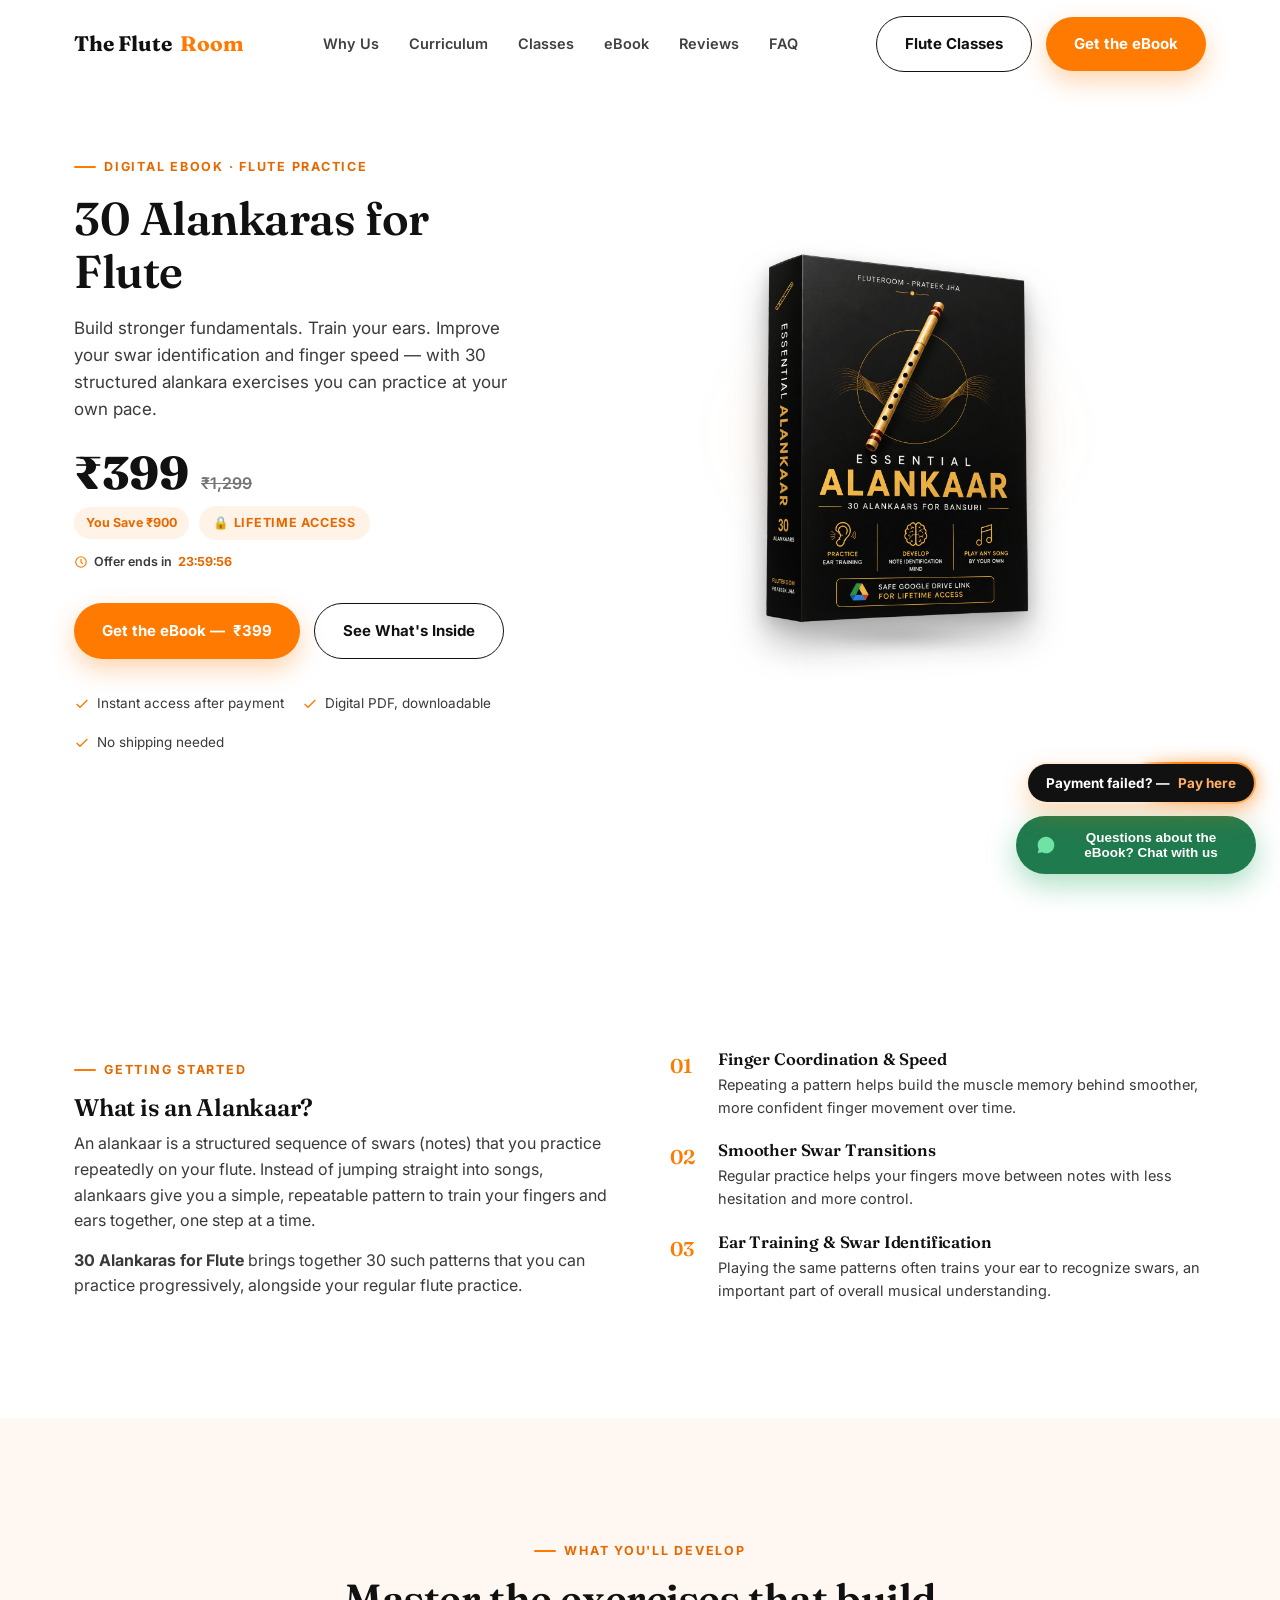
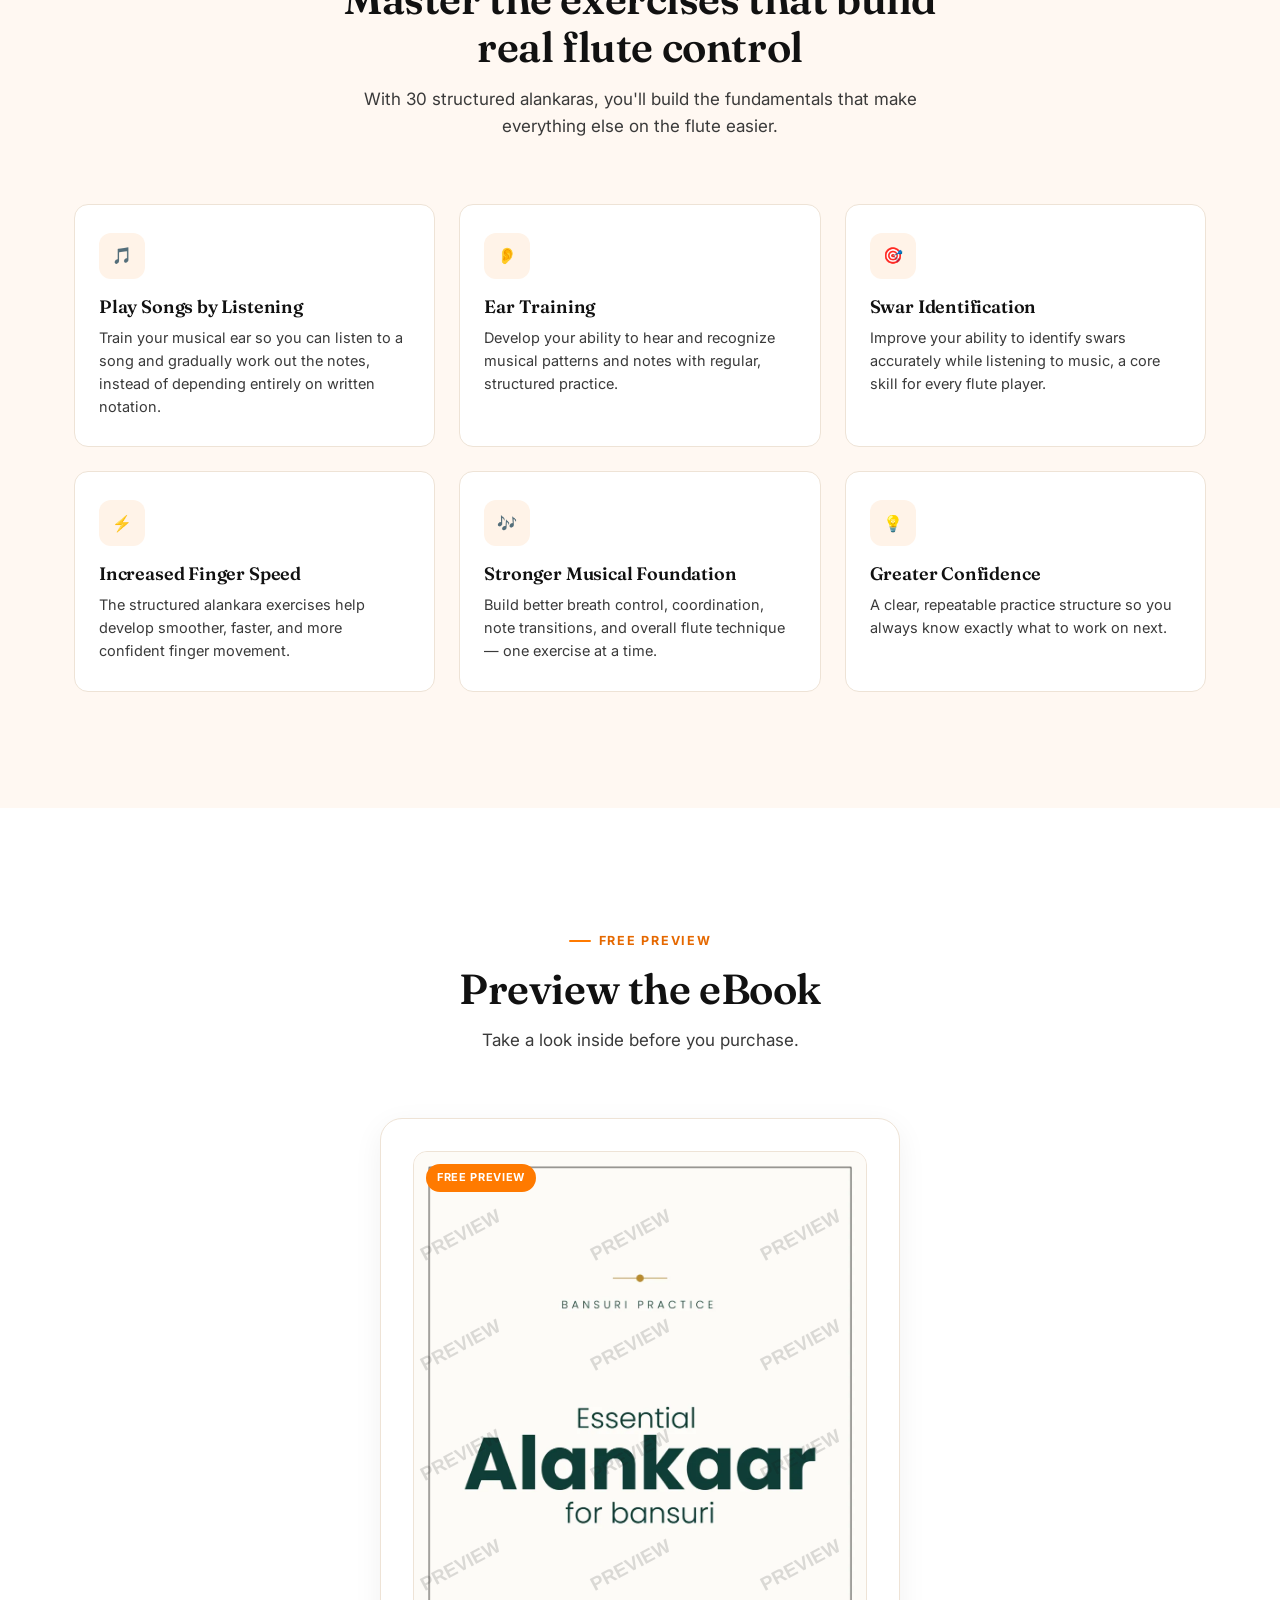
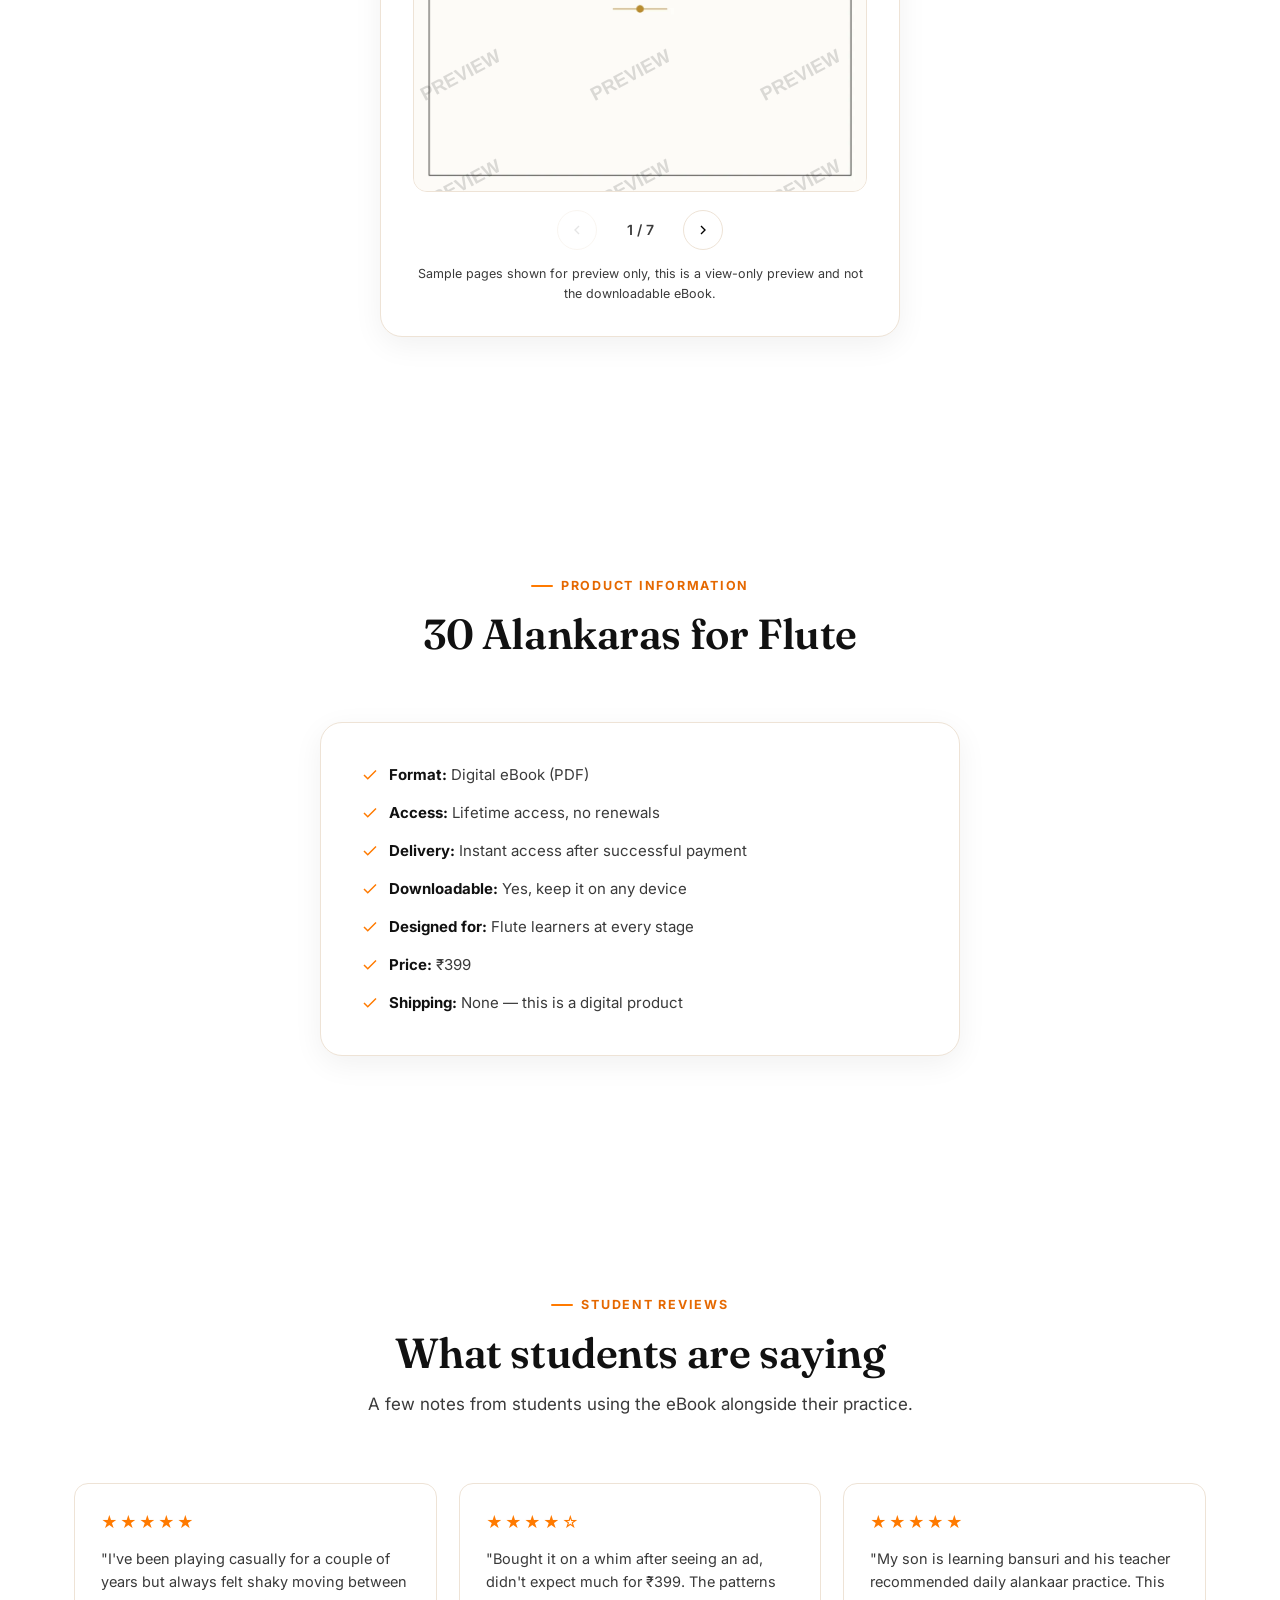
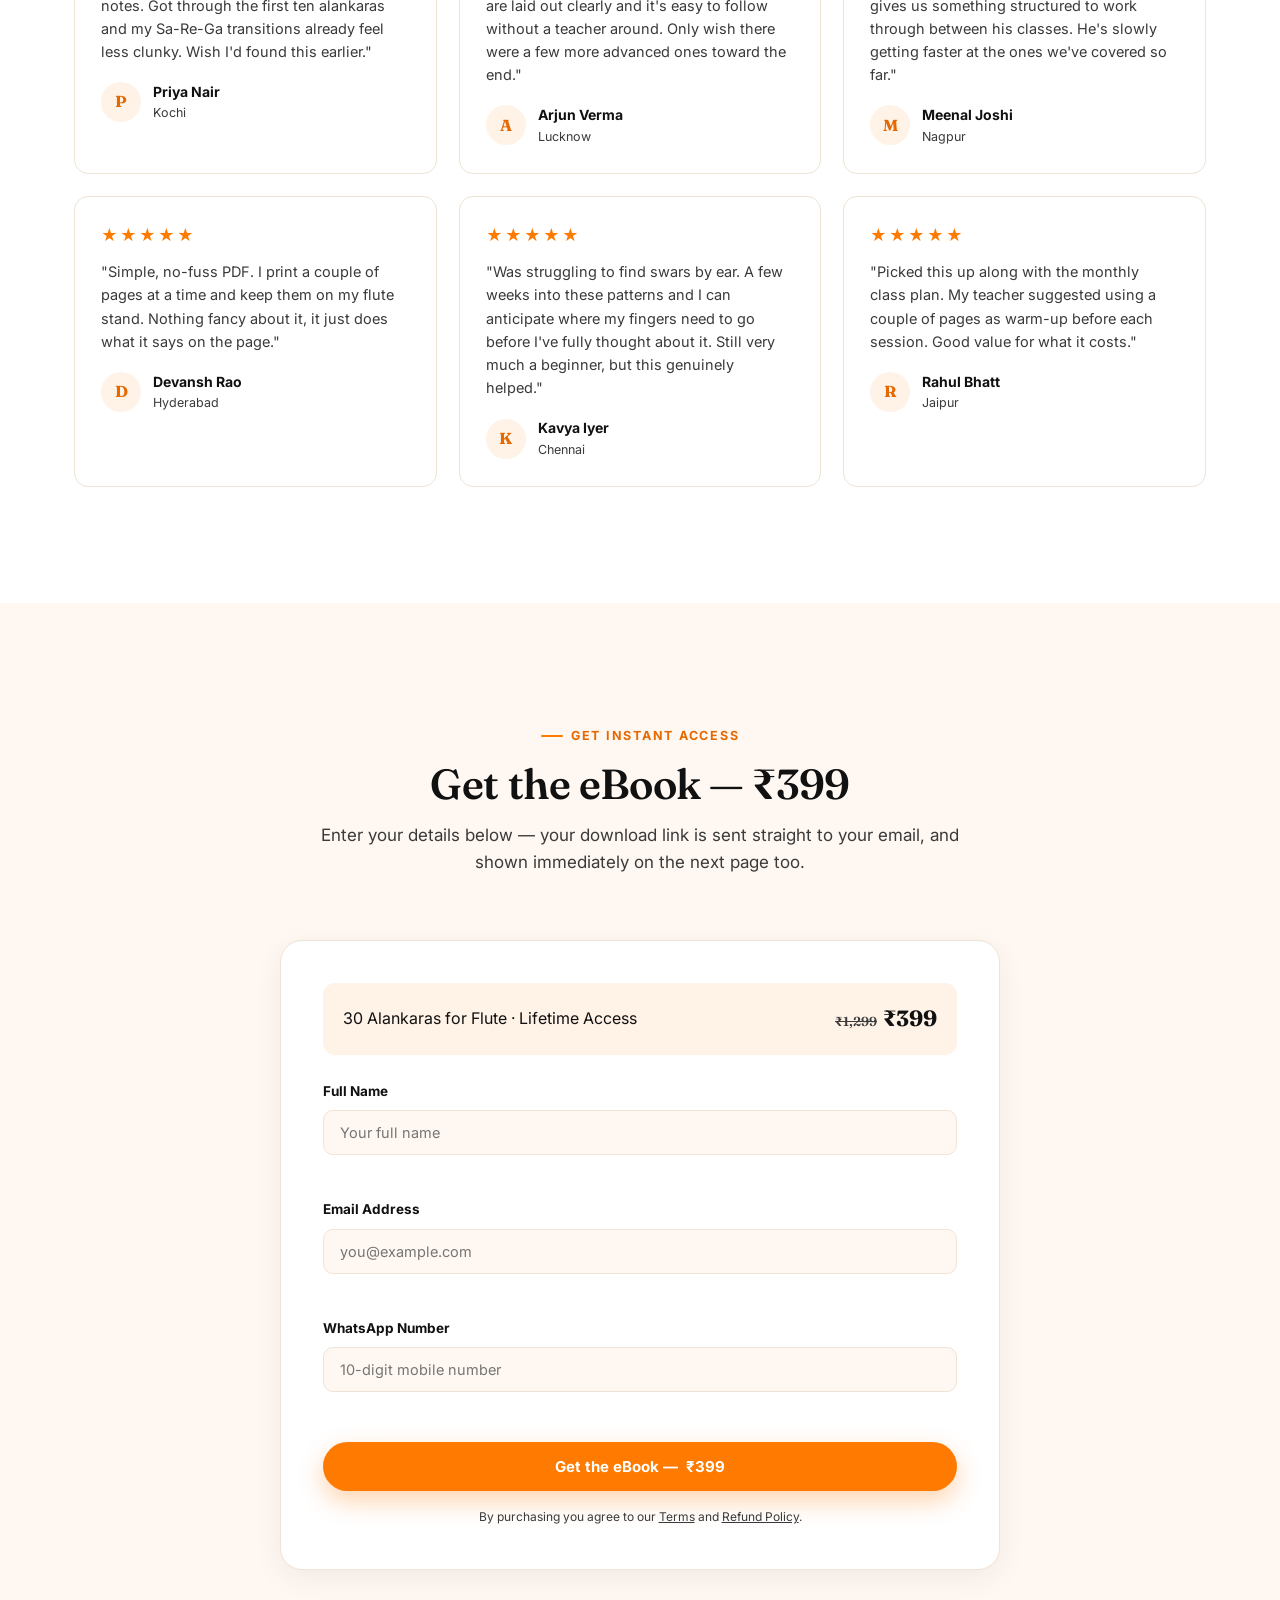
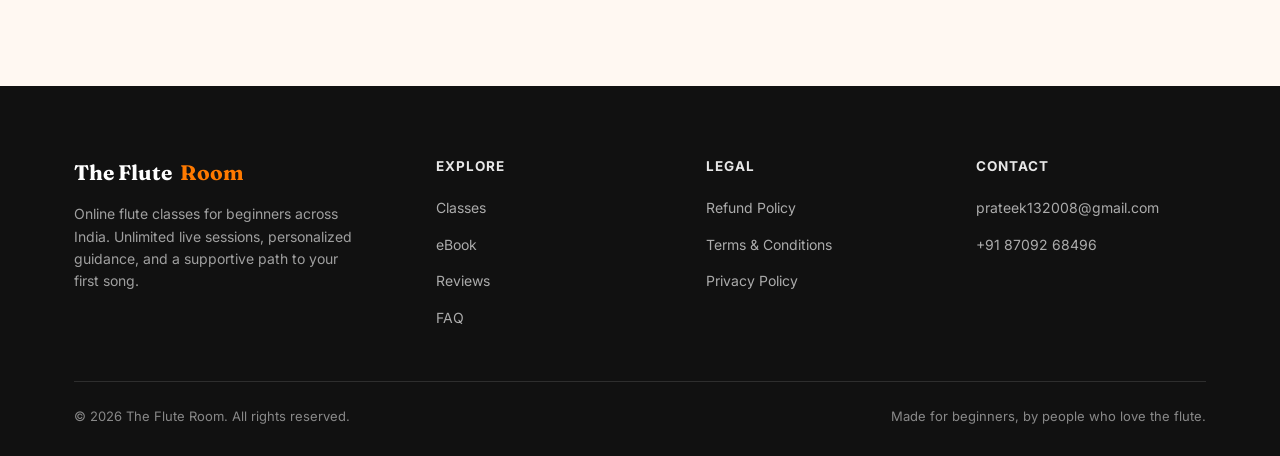
==== alankaars-ebook.html @ 161c0052 "Update alankaars-ebook.html" ====
<!DOCTYPE html>
<html lang="en">
<head>
<meta charset="UTF-8">
<meta name="viewport" content="width=device-width, initial-scale=1.0">
<title>30 Alankaras for Flute — eBook (₹399, Lifetime Access) | The Flute Room</title>
<meta name="description" content="A structured 30-alankara eBook for flute learners — build ear training, swar identification, and finger speed. ₹399, instant digital access, lifetime.">

<!-- ============ SEO / Open Graph (new — only for this page) ============ -->
<meta property="og:title" content="30 Alankaras for Flute — eBook | The Flute Room">
<meta property="og:description" content="Structured alankara exercises to build ear training, swar identification and finger speed on the flute. ₹399 · Lifetime Access.">
<meta property="og:type" content="product">
<meta name="theme-color" content="#FF7A00">
<link rel="canonical" href="https://www.example.com/alankaars-ebook.html">

<link rel="preconnect" href="https://fonts.googleapis.com">
<link rel="stylesheet" href="css/style.css">

<!-- ============ CONFIG ============ -->
<script src="js/config.js" defer></script>

<!-- ============ META PIXEL BASE CODE ============
     Reuses the SAME Pixel ID as every other page on the site.
     Only base pixel + PageView here. Lead / InitiateCheckout fire from
     js/ebook.js at the correct moments; Purchase fires once on ebook-success.html. -->
<script>
!function(f,b,e,v,n,t,s)
{if(f.fbq)return;n=f.fbq=function(){n.callMethod?
n.callMethod.apply(n,arguments):n.queue.push(arguments)};
if(!f._fbq)f._fbq=n;n.push=n;n.loaded=!0;n.version='2.0';
n.queue=[];t=b.createElement(e);t.async=!0;
t.src=v;s=b.getElementsByTagName(e)[0];
s.parentNode.insertBefore(t,s)}(window, document,'script',
'https://connect.facebook.net/en_US/fbevents.js');
fbq('init', '27629504953321020');
fbq('track', 'PageView');
</script>
<noscript><img height="1" width="1" style="display:none" src="https://www.facebook.com/tr?id=27629504953321020&ev=PageView&noscript=1" /></noscript>

<!-- ============ PAGE-SCOPED STYLES (same pattern as policies/*.html) ============
     Reuses every existing CSS variable, font, radius, shadow and button class.
     Only adds the handful of rules unique to a book-style product page. -->
<style>
  .ebook-hero { padding: 150px 0 90px; overflow: hidden; }
  .ebook-hero .container { display: grid; grid-template-columns: 0.85fr 1.15fr; gap: 56px; align-items: center; }
  .ebook-hero-copy .eyebrow { margin-bottom: 16px; }
  .ebook-hero-copy h1 { font-size: clamp(30px, 4vw, 46px); margin-bottom: 16px; }
  .ebook-hero-copy p.lede { font-size: 17px; color: var(--ink-soft); max-width: 480px; margin-bottom: 26px; }
  /* ---- Price / offer block (redesigned for clearer hierarchy) ----
     ₹399 is the dominant element; the strike-through original price and
     "You Save" badge sit clearly below it, subtle by comparison; the
     countdown sits on its own line, small and muted, so it creates urgency
     without competing with the price for attention. Values, price logic,
     and countdown behavior are unchanged — this only restructures the
     visual weighting. */
  .ebook-price-block { margin-bottom: 26px; }
  .ebook-price-main { display: flex; align-items: baseline; gap: 12px; flex-wrap: wrap; }
  .ebook-price { font-family: var(--font-display); font-size: clamp(36px, 6vw, 46px); font-weight: 800; color: var(--ink); line-height: 1; }
  .ebook-price-original { font-size: 16px; font-weight: 600; color: var(--ink-soft); text-decoration: line-through; opacity: 0.7; }
  .ebook-price-sub { display: flex; align-items: center; gap: 10px; flex-wrap: wrap; margin-top: 10px; }
  .ebook-save-badge {
    display: inline-flex; align-items: center;
    background: var(--orange-wash); color: var(--orange-deep);
    font-size: 12.5px; font-weight: 700;
    padding: 6px 12px; border-radius: 100px;
  }
  .ebook-checkout-price-original { font-size: 13px; font-weight: 600; color: var(--ink-soft); text-decoration: line-through; margin-right: 6px; }
  .ebook-access-pill {
    display: inline-flex; align-items: center; gap: 6px;
    background: var(--orange-wash); color: var(--orange-deep);
    font-size: 12.5px; font-weight: 700; text-transform: uppercase; letter-spacing: 0.06em;
    padding: 7px 14px; border-radius: 100px;
  }
  /* ---- Offer countdown — intentionally quiet: small, muted label text with
     only the digits picking up the accent color, so it reads as a subtle
     nudge rather than a second competing "price". ---- */
  .ebook-countdown {
    display: inline-flex; align-items: center; gap: 6px;
    font-size: 12.5px; font-weight: 600; color: var(--ink-soft);
    margin-top: 12px;
  }
  .ebook-countdown svg { color: var(--orange); flex-shrink: 0; }
  .ebook-countdown-time { font-variant-numeric: tabular-nums; font-weight: 700; color: var(--orange-deep); }
  @media (max-width: 430px) {
    .ebook-countdown { font-size: 12px; }
  }
  .ebook-trust { display: flex; gap: 18px; flex-wrap: wrap; font-size: 13.5px; color: var(--ink-soft); margin-top: 22px; }
  .ebook-trust span { display: flex; align-items: center; gap: 7px; }
  .ebook-trust svg { color: var(--orange); flex-shrink: 0; }

  /* ---- Book showcase (transparent cover PNG — continuously floats above a
     grounded contact shadow that breathes in sync, like the box is hovering
     just above a surface, plus a faint ambient glow for depth) ---- */
  .ebook-showcase { display: flex; justify-content: center; align-items: center; position: relative; padding: 20px 20px 40px; }
  .ebook-showcase::before {
    content: "";
    position: absolute; inset: 6% 12% 14%;
    background: radial-gradient(closest-side, rgba(255,122,0,0.18), transparent 72%);
    filter: blur(30px);
    z-index: 0;
  }
  .ebook-cover-frame {
    position: relative; z-index: 2;
    max-width: 380px; width: 100%;
    animation: ebook-float 4.5s ease-in-out infinite;
  }
  .ebook-cover-frame img {
    width: 100%; display: block;
    filter: drop-shadow(0 22px 18px rgba(17,17,17,0.25)) drop-shadow(0 6px 8px rgba(17,17,17,0.18));
  }
  /* ---- Ground contact shadow — a separate, anchored ellipse (does NOT float
     with the box) that breathes wider/darker as the box dips closer to it ---- */
  .ebook-ground-shadow {
    position: absolute; z-index: 1;
    left: 50%; bottom: 26px;
    transform: translateX(-50%);
    width: 46%; height: 20px;
    background: radial-gradient(closest-side, rgba(17,17,17,0.32), transparent 75%);
    filter: blur(7px);
    border-radius: 50%;
    animation: ebook-shadow-breathe 4.5s ease-in-out infinite;
  }
  @keyframes ebook-float {
    0%, 100% { transform: translateY(0); }
    50% { transform: translateY(-16px); }
  }
  @keyframes ebook-shadow-breathe {
    0%, 100% { width: 46%; opacity: 0.9; }
    50% { width: 36%; opacity: 0.5; }
  }

  /* ---- Benefits grid (reuses .benefit-card styling, custom column count) ---- */
  .ebook-benefit-grid { display: grid; grid-template-columns: repeat(3, 1fr); gap: 24px; }
  @media (max-width: 980px) { .ebook-benefit-grid { grid-template-columns: repeat(2, 1fr); } }
  @media (max-width: 640px) { .ebook-benefit-grid { grid-template-columns: 1fr; } }

  /* ---- Product info list ---- */
  .ebook-info-card {
    background: var(--white); border: 1.5px solid var(--line); border-radius: var(--radius-lg);
    box-shadow: var(--shadow-soft); padding: 40px; max-width: 640px; margin: 0 auto;
  }
  .ebook-info-list { list-style: none; display: flex; flex-direction: column; gap: 14px; }
  .ebook-info-list li { display: flex; align-items: flex-start; gap: 10px; font-size: 15px; color: var(--ink-soft); }
  .ebook-info-list li strong { color: var(--ink); }
  .ebook-info-list li svg { color: var(--orange); flex-shrink: 0; margin-top: 3px; }

  /* ---- Checkout card ---- */
  .ebook-checkout-summary {
    display: flex; align-items: center; justify-content: space-between; gap: 14px;
    background: var(--orange-wash); border-radius: 12px; padding: 18px 20px; margin-bottom: 26px; flex-wrap: wrap;
  }
  .ebook-checkout-summary strong { font-family: var(--font-display); font-size: 22px; }

  @media (max-width: 980px) {
    .ebook-hero .container { grid-template-columns: 1fr; }
    .ebook-showcase { order: -1; }
  }

  /* ---- What is Alankaar? (reuses .why-grid / .why-list / .why-item / .why-num
     from css/style.css — same components as the "Why Unlimited" section on the
     homepage, just new copy) ---- */
  #what-is-alankaar .why-grid { padding-top: 90px; }

  /* ---- eBook Preview (new — view-only page viewer) ---- */
  .ebook-preview-card {
    background: var(--white); border: 1.5px solid var(--line); border-radius: var(--radius-lg);
    box-shadow: var(--shadow-soft); padding: 32px; max-width: 520px; margin: 0 auto; text-align: center;
  }
  .ebook-preview-viewer {
    position: relative; border-radius: var(--radius); overflow: hidden;
    border: 1px solid var(--line); background: var(--cream);
  }
  .ebook-preview-viewer img {
    position: relative; z-index: 0;
    width: 100%; display: block;
    user-select: none; -webkit-user-select: none;
    pointer-events: none; /* discourages right-click save / drag-out on most browsers */
  }
  /* ---- Tiled "PREVIEW" watermark over the page image (CSS overlay, not
     baked into the image file — repeats automatically at any page height) ---- */
  .ebook-preview-watermark {
    position: absolute; inset: 0; z-index: 1; pointer-events: none;
    background-image: url("data:image/svg+xml,%3Csvg xmlns='http://www.w3.org/2000/svg' width='170' height='110'%3E%3Ctext x='-6' y='68' font-family='Inter, sans-serif' font-size='19' font-weight='700' fill='rgba(17,17,17,0.15)' transform='rotate(-28 85 55)'%3EPREVIEW%3C/text%3E%3C/svg%3E");
    background-repeat: repeat;
  }
  .ebook-preview-watermark.is-hidden { display: none; }
  .ebook-preview-badge {
    position: absolute; top: 12px; left: 12px; z-index: 2;
    background: var(--orange); color: #fff; font-size: 11px; font-weight: 700;
    text-transform: uppercase; letter-spacing: 0.06em; padding: 5px 11px; border-radius: 100px;
  }
  .ebook-preview-nav { display: flex; align-items: center; justify-content: center; gap: 16px; margin-top: 18px; }
  .ebook-preview-nav .slider-btn:disabled { opacity: 0.35; cursor: not-allowed; }
  .ebook-preview-nav .slider-btn:disabled:hover { background: var(--white); border-color: var(--line); }
  .ebook-preview-counter { font-size: 14px; font-weight: 600; color: var(--ink-soft); min-width: 54px; }
  .ebook-preview-note { margin-top: 14px; font-size: 12.5px; color: var(--ink-soft); }

  @media (max-width: 430px) {
    .ebook-preview-card { padding: 22px 18px; }
  }

  /* ---- Student Reviews (reuses .review-card / .stars / .review-person /
     .review-avatar from css/style.css — same components as the homepage
     reviews section, just laid out as a static grid instead of a scroll-track
     since there are fewer cards here) ---- */
  .ebook-review-grid { display: grid; grid-template-columns: repeat(3, 1fr); gap: 22px; }
  @media (max-width: 980px) { .ebook-review-grid { grid-template-columns: repeat(2, 1fr); } }
  @media (max-width: 640px) { .ebook-review-grid { grid-template-columns: 1fr; } }
  .ebook-review-grid .review-card { min-width: 0; width: 100%; }

  /* ---- Payment recovery popup ----
     Opens ONLY when the customer taps the floating "Payment failed? — Pay
     here" button (never automatically). Reuses the site's colour tokens,
     .btn/.btn-primary and the same overlay pattern as the certificate modal. */
  .pay-recovery-overlay {
    position: fixed; inset: 0; z-index: 1100;
    background: rgba(20, 16, 12, 0.72);
    display: flex; align-items: center; justify-content: center;
    padding: 12px;
    opacity: 0; pointer-events: none; visibility: hidden;
    transition: opacity 0.25s var(--ease), visibility 0s linear 0.25s;
  }
  .pay-recovery-overlay.open { opacity: 1; pointer-events: auto; visibility: visible; transition: opacity 0.25s var(--ease); }
  .pay-recovery {
    position: relative; width: 100%; max-width: 440px;
    max-height: calc(100vh - 24px); max-height: calc(100dvh - 24px);
    overflow-y: auto; -webkit-overflow-scrolling: touch; overscroll-behavior: contain;
    background: var(--white); border-radius: var(--radius-lg);
    box-shadow: 0 24px 60px rgba(17,17,17,0.28);
    padding: 26px 22px 22px; text-align: center;
  }
  .pay-recovery-close {
    position: absolute; top: 10px; right: 10px;
    width: 36px; height: 36px; border-radius: 50%;
    background: var(--cream); border: 1px solid var(--line); color: var(--ink);
    cursor: pointer; display: flex; align-items: center; justify-content: center;
  }
  .pr-icon {
    width: 52px; height: 52px; border-radius: 50%; margin: 0 auto 12px;
    background: #FDEDEC; color: #C0392B;
    display: flex; align-items: center; justify-content: center;
  }
  .pay-recovery h3 { font-size: 22px; margin-bottom: 6px; }
  .pr-lede { font-size: 14px; color: var(--ink-soft); margin-bottom: 18px; }
  .pr-or {
    display: flex; align-items: center; gap: 10px; margin: 20px 0 14px;
    font-size: 11.5px; font-weight: 700; letter-spacing: 0.08em; text-transform: uppercase; color: var(--ink-soft);
  }
  .pr-or::before, .pr-or::after { content: ""; flex: 1; height: 1px; background: var(--line); }
  .pr-amount { font-size: 14px; color: var(--ink-soft); margin-bottom: 14px; }
  .pr-amount strong { font-family: var(--font-display); font-size: 20px; color: var(--ink); }
  .pr-price-original { font-size: 15px; font-weight: 600; color: var(--ink-soft); text-decoration: line-through; opacity: 0.7; margin: 0 4px 0 2px; }
  .pr-block { background: var(--cream); border: 1px solid var(--line); border-radius: var(--radius); padding: 16px; margin-bottom: 12px; }
  .pr-label { font-size: 12px; font-weight: 700; letter-spacing: 0.06em; text-transform: uppercase; color: var(--orange-deep); margin-bottom: 10px; }
  .pr-qr {
    display: block; margin: 0 auto;
    width: min(220px, 62vw); height: auto; /* width/height attrs keep the aspect ratio — never stretched */
    border-radius: 14px; background: #F3D38F;
  }
  .pr-note { font-size: 13px; color: var(--ink-soft); margin-top: 10px; }
  .pr-upi-row { display: flex; align-items: center; gap: 8px; background: var(--white); border: 1.5px dashed var(--orange); border-radius: 12px; padding: 8px 8px 8px 14px; }
  .pr-upi-id { flex: 1; min-width: 0; text-align: left; font-family: var(--font-display); font-weight: 700; font-size: 17px; color: var(--ink); word-break: break-all; user-select: all; -webkit-user-select: all; }
  .pr-copy-btn { flex-shrink: 0; background: var(--orange); color: #fff; border: none; border-radius: 100px; padding: 10px 14px; font-weight: 700; font-size: 13px; cursor: pointer; }
  .pr-copied { min-height: 18px; margin-top: 8px; font-size: 13px; font-weight: 700; color: #1F7A4D; }
  .pr-payee { margin-top: 10px; padding: 10px 12px; border-radius: var(--radius); background: #EAF6EF; border: 1px solid #9FD3B4; font-size: 13px; color: #14563A; text-align: left; }
  .pr-payee strong { color: #0F4A31; letter-spacing: 0.04em; }
  .pr-payee span { display: block; margin-top: 3px; font-size: 12px; color: #3F6B55; }
  .pr-after { text-align: left; font-size: 14px; color: var(--ink); margin-top: 16px; }
  .pr-wa-btn {
    display: flex; align-items: center; justify-content: center; gap: 8px; width: 100%;
    background: #1F7A4D; color: #fff; border-radius: 100px; padding: 14px 18px;
    font-weight: 700; font-size: 14.5px; margin: 10px 0 12px; text-align: center;
  }
  .pr-steps { list-style: none; display: flex; flex-direction: column; gap: 6px; font-size: 13px; color: var(--ink-soft); }
  .pr-steps li::before { content: "✓ "; color: var(--orange); font-weight: 700; }
  .pr-support { margin-top: 14px; padding: 12px 0 0; border-top: 1px solid var(--line); font-size: 13px; color: var(--ink-soft); }
  .pr-support-actions { display: flex; gap: 8px; justify-content: center; margin-top: 8px; flex-wrap: wrap; }
  .pr-support-actions a { border: 1.5px solid var(--line); border-radius: 100px; padding: 8px 14px; font-weight: 700; color: var(--ink); font-size: 13px; }
  .pr-already {
    background: #EAF6EF; border: 1.5px solid #9FD3B4; border-radius: var(--radius);
    padding: 14px 16px; margin-top: 14px; text-align: left; font-size: 14px; color: #14563A;
  }
  .pr-already strong { display: block; font-size: 15px; margin-bottom: 4px; color: #0F4A31; }
  .pr-already a { display: inline-flex; align-items: center; gap: 6px; margin-top: 10px; font-weight: 700; color: #fff; background: #1F7A4D; border-radius: 100px; padding: 9px 16px; font-size: 13.5px; }

  /* ---- Floating "Payment failed? — Pay here" button ----
     Sits directly above the existing WhatsApp float (exact position is set by
     js/ebook.js from the WhatsApp button's real size; the bottom values here
     are the fallback). Full text always visible. The ring is a slowly
     rotating conic-gradient border + soft blurred halo of the same gradient. */
  @property --pr-angle { syntax: "<angle>"; initial-value: 0deg; inherits: false; }
  .pay-help-float {
    position: fixed; right: 24px; bottom: 104px; z-index: 861;
    padding: 2px; border: none; border-radius: 100px; cursor: pointer;
    background: conic-gradient(from var(--pr-angle), rgba(255,122,0,0.15) 0deg, var(--orange) 70deg, #FFD3A8 110deg, rgba(255,122,0,0.15) 170deg, rgba(255,122,0,0.15) 360deg);
    animation: pr-spin 4s linear infinite;
    box-shadow: 0 10px 26px rgba(255,122,0,0.28);
    transition: opacity 0.25s var(--ease), transform 0.25s var(--ease);
    -webkit-tap-highlight-color: transparent;
  }
  .pay-help-float::before {
    content: ""; position: absolute; inset: -3px; border-radius: inherit; z-index: -1;
    background: conic-gradient(from var(--pr-angle), transparent 0deg, rgba(255,122,0,0.55) 80deg, transparent 170deg, transparent 360deg);
    filter: blur(7px); opacity: 0.7;
    animation: pr-spin 4s linear infinite;
  }
  .pay-help-float-inner {
    display: flex; align-items: center; gap: 8px;
    background: var(--ink); color: #fff; border-radius: 100px;
    padding: 11px 18px; font-family: var(--font-body); font-size: 13.5px; font-weight: 700; white-space: nowrap;
  }
  .pay-help-float-inner .pay-here { color: #FFB066; }
  .pay-help-float:hover { transform: translateY(-2px); }
  .pay-help-float:focus-visible { outline: 3px solid var(--orange-light); outline-offset: 3px; }
  .pay-help-float.is-tucked { opacity: 0; pointer-events: none; transform: translateY(8px); }
  @keyframes pr-spin { to { --pr-angle: 360deg; } }
  @media (max-width: 760px) {
    .pay-help-float { right: 16px; bottom: calc(150px + env(safe-area-inset-bottom, 0px)); }
    .pay-help-float-inner { padding: 10px 15px; font-size: 13px; }
  }

  @media (max-width: 380px) {
    .pay-recovery { padding: 22px 16px 18px; }
    .pr-upi-id { font-size: 15px; }
  }
</style>
</head>
<body>

<!-- ============================= HEADER (identical to index.html) ============================= -->
<header class="site-header" id="siteHeader">
  <div class="container">
    <a href="index.html" class="logo">The Flute <span>Room</span></a>
    <nav class="nav-links">
      <a href="index.html#benefits">Why Us</a>
      <a href="index.html#curriculum">Curriculum</a>
      <a href="index.html#pricing">Classes</a>
      <a href="alankaars-ebook.html">eBook</a>
      <a href="index.html#reviews">Reviews</a>
      <a href="index.html#faq">FAQ</a>
    </nav>
    <div class="header-cta">
      <a href="index.html#enroll" class="btn btn-outline">Flute Classes</a>
      <a href="#buy" class="btn btn-primary">Get the eBook</a>
      <button class="nav-toggle" id="navToggle" aria-label="Open menu">
        <span></span><span></span><span></span>
      </button>
    </div>
  </div>
</header>

<div class="mobile-drawer" id="mobileDrawer">
  <button class="drawer-close" id="drawerClose" aria-label="Close menu">&times;</button>
  <a href="index.html#benefits">Why Us</a>
  <a href="index.html#curriculum">Curriculum</a>
  <a href="index.html#pricing">Classes</a>
  <a href="alankaars-ebook.html">eBook</a>
  <a href="index.html#reviews">Reviews</a>
  <a href="index.html#faq">FAQ</a>
  <a href="#buy" class="btn btn-primary btn-block">Get the eBook</a>
</div>

<!-- ============================= EBOOK HERO ============================= -->
<section class="ebook-hero">
  <div class="container">
    <div class="ebook-hero-copy reveal">
      <div class="eyebrow">Digital eBook · Flute Practice</div>
      <h1>30 Alankaras for Flute</h1>
      <p class="lede">Build stronger fundamentals. Train your ears. Improve your swar identification and finger speed — with 30 structured alankara exercises you can practice at your own pace.</p>

      <div class="ebook-price-block">
        <div class="ebook-price-main">
          <span class="ebook-price" data-ebook-price>₹399</span>
          <span class="ebook-price-original">₹1,299</span>
        </div>
        <div class="ebook-price-sub">
          <span class="ebook-save-badge">You Save ₹900</span>
          <span class="ebook-access-pill">🔒 Lifetime Access</span>
        </div>
        <span class="ebook-countdown" id="ebookCountdown">
          <svg width="14" height="14" viewBox="0 0 24 24" fill="none" stroke="currentColor" stroke-width="2"><circle cx="12" cy="12" r="9"/><path d="M12 7v5l3 3"/></svg>
          Offer ends in <span class="ebook-countdown-time" id="ebookCountdownTime">24:00:00</span>
        </span>
      </div>

      <div class="hero-actions">
        <a href="#buy" class="btn btn-primary">Get the eBook — <span data-ebook-price>₹399</span></a>
        <a href="#ebook-preview" class="btn btn-outline">See What's Inside</a>
      </div>

      <div class="ebook-trust">
        <span><svg width="16" height="16" viewBox="0 0 24 24" fill="none" stroke="currentColor" stroke-width="2"><path d="M20 6L9 17l-5-5"/></svg>Instant access after payment</span>
        <span><svg width="16" height="16" viewBox="0 0 24 24" fill="none" stroke="currentColor" stroke-width="2"><path d="M20 6L9 17l-5-5"/></svg>Digital PDF, downloadable</span>
        <span><svg width="16" height="16" viewBox="0 0 24 24" fill="none" stroke="currentColor" stroke-width="2"><path d="M20 6L9 17l-5-5"/></svg>No shipping needed</span>
      </div>
    </div>

    <div class="ebook-showcase reveal">
      <div class="ebook-cover-frame">
        <img id="ebookCoverImg" src="assets/alankaars-ebook-cover.png" alt="30 Alankaras for Flute — eBook cover by The Flute Room">
      </div>
      <div class="ebook-ground-shadow" aria-hidden="true"></div>
    </div>
  </div>
</section>

<!-- ============================= WHAT IS ALANKAAR? (new) =============================
     Reuses the existing .why-grid / .why-list / .why-item / .why-num components
     (already defined in css/style.css, same as the homepage's "Why Unlimited"
     section) — no new component styling, just new copy. -->
<section id="what-is-alankaar">
  <div class="container why-grid">
    <div class="reveal">
      <div class="eyebrow">Getting Started</div>
      <h2>What is an Alankaar?</h2>
      <p style="color:var(--ink-soft); margin-top:10px;">
        An alankaar is a structured sequence of swars (notes) that you practice repeatedly on your flute. Instead of jumping straight into songs, alankaars give you a simple, repeatable pattern to train your fingers and ears together, one step at a time.
      </p>
      <p style="color:var(--ink-soft); margin-top:14px;">
        <strong>30 Alankaras for Flute</strong> brings together 30 such patterns that you can practice progressively, alongside your regular flute practice.
      </p>
    </div>

    <div class="why-list reveal-stagger">
      <div class="why-item">
        <span class="why-num">01</span>
        <div>
          <h4>Finger Coordination &amp; Speed</h4>
          <p>Repeating a pattern helps build the muscle memory behind smoother, more confident finger movement over time.</p>
        </div>
      </div>
      <div class="why-item">
        <span class="why-num">02</span>
        <div>
          <h4>Smoother Swar Transitions</h4>
          <p>Regular practice helps your fingers move between notes with less hesitation and more control.</p>
        </div>
      </div>
      <div class="why-item">
        <span class="why-num">03</span>
        <div>
          <h4>Ear Training &amp; Swar Identification</h4>
          <p>Playing the same patterns often trains your ear to recognize swars, an important part of overall musical understanding.</p>
        </div>
      </div>
    </div>
  </div>
</section>

<!-- ============================= WHAT IT HELPS YOU DEVELOP ============================= -->
<section class="alt" id="benefits-ebook">
  <div class="container">
    <div class="section-head center reveal" style="margin-left:auto;margin-right:auto;">
      <div class="eyebrow">What You'll Develop</div>
      <h2>Master the exercises that build real flute control</h2>
      <p>With 30 structured alankaras, you'll build the fundamentals that make everything else on the flute easier.</p>
    </div>
    <div class="ebook-benefit-grid reveal-stagger">
      <div class="benefit-card">
        <div class="benefit-icon">🎵</div>
        <h3>Play Songs by Listening</h3>
        <p>Train your musical ear so you can listen to a song and gradually work out the notes, instead of depending entirely on written notation.</p>
      </div>
      <div class="benefit-card">
        <div class="benefit-icon">👂</div>
        <h3>Ear Training</h3>
        <p>Develop your ability to hear and recognize musical patterns and notes with regular, structured practice.</p>
      </div>
      <div class="benefit-card">
        <div class="benefit-icon">🎯</div>
        <h3>Swar Identification</h3>
        <p>Improve your ability to identify swars accurately while listening to music, a core skill for every flute player.</p>
      </div>
      <div class="benefit-card">
        <div class="benefit-icon">⚡</div>
        <h3>Increased Finger Speed</h3>
        <p>The structured alankara exercises help develop smoother, faster, and more confident finger movement.</p>
      </div>
      <div class="benefit-card">
        <div class="benefit-icon">🎶</div>
        <h3>Stronger Musical Foundation</h3>
        <p>Build better breath control, coordination, note transitions, and overall flute technique — one exercise at a time.</p>
      </div>
      <div class="benefit-card">
        <div class="benefit-icon">💡</div>
        <h3>Greater Confidence</h3>
        <p>A clear, repeatable practice structure so you always know exactly what to work on next.</p>
      </div>
    </div>
  </div>
</section>

<!-- ============================= EBOOK PREVIEW (new) =============================
     View-only preview built from the pages in the uploaded preview PDF, shown as
     optimized images (not the PDF itself) so the original file is never linked
     from the page. Right-click, drag, and pointer events on the image are
     disabled as a casual-copy deterrent — see js/ebook.js for the note on limits. -->
<section id="ebook-preview">
  <div class="container">
    <div class="section-head center reveal" style="margin-left:auto;margin-right:auto;">
      <div class="eyebrow">Free Preview</div>
      <h2>Preview the eBook</h2>
      <p>Take a look inside before you purchase.</p>
    </div>

    <div class="ebook-preview-card reveal">
      <div class="ebook-preview-viewer">
        <span class="ebook-preview-badge">Free Preview</span>
        <img id="ebookPreviewImg" src="assets/ebook-preview/alankaar-preview-1.webp" alt="30 Alankaras for Flute — eBook preview page" oncontextmenu="return false;" draggable="false">
        <div class="ebook-preview-watermark" aria-hidden="true"></div>
      </div>
      <div class="ebook-preview-nav">
        <button type="button" class="slider-btn" id="previewPrevBtn" aria-label="Previous preview page">
          <svg width="16" height="16" viewBox="0 0 24 24" fill="none" stroke="currentColor" stroke-width="2"><path d="M15 18l-6-6 6-6"/></svg>
        </button>
        <span class="ebook-preview-counter" id="previewCounter">1 / 7</span>
        <button type="button" class="slider-btn" id="previewNextBtn" aria-label="Next preview page">
          <svg width="16" height="16" viewBox="0 0 24 24" fill="none" stroke="currentColor" stroke-width="2"><path d="M9 18l6-6-6-6"/></svg>
        </button>
      </div>
      <p class="ebook-preview-note">Sample pages shown for preview only, this is a view-only preview and not the downloadable eBook.</p>
    </div>
  </div>
</section>

<!-- ============================= PRODUCT INFORMATION ============================= -->
<section id="product-info">
  <div class="container">
    <div class="section-head center reveal" style="margin-left:auto;margin-right:auto;">
      <div class="eyebrow">Product Information</div>
      <h2>30 Alankaras for Flute</h2>
    </div>
    <div class="ebook-info-card reveal">
      <ul class="ebook-info-list">
        <li><svg width="18" height="18" viewBox="0 0 24 24" fill="none" stroke="currentColor" stroke-width="2"><path d="M20 6L9 17l-5-5"/></svg><span><strong>Format:</strong> Digital eBook (PDF)</span></li>
        <li><svg width="18" height="18" viewBox="0 0 24 24" fill="none" stroke="currentColor" stroke-width="2"><path d="M20 6L9 17l-5-5"/></svg><span><strong>Access:</strong> Lifetime access, no renewals</span></li>
        <li><svg width="18" height="18" viewBox="0 0 24 24" fill="none" stroke="currentColor" stroke-width="2"><path d="M20 6L9 17l-5-5"/></svg><span><strong>Delivery:</strong> Instant access after successful payment</span></li>
        <li><svg width="18" height="18" viewBox="0 0 24 24" fill="none" stroke="currentColor" stroke-width="2"><path d="M20 6L9 17l-5-5"/></svg><span><strong>Downloadable:</strong> Yes, keep it on any device</span></li>
        <li><svg width="18" height="18" viewBox="0 0 24 24" fill="none" stroke="currentColor" stroke-width="2"><path d="M20 6L9 17l-5-5"/></svg><span><strong>Designed for:</strong> Flute learners at every stage</span></li>
        <li><svg width="18" height="18" viewBox="0 0 24 24" fill="none" stroke="currentColor" stroke-width="2"><path d="M20 6L9 17l-5-5"/></svg><span><strong>Price:</strong> <span data-ebook-price>₹399</span></span></li>
        <li><svg width="18" height="18" viewBox="0 0 24 24" fill="none" stroke="currentColor" stroke-width="2"><path d="M20 6L9 17l-5-5"/></svg><span><strong>Shipping:</strong> None — this is a digital product</span></li>
      </ul>
    </div>
  </div>
</section>

<!-- ============================= EBOOK STUDENT REVIEWS (new) =============================
     Reuses the existing .review-card component from css/style.css (same one
     used on the homepage's Reviews section) — laid out as a static 3-column
     grid here since there are only a handful of reviews for this product. -->
<section id="ebook-reviews">
  <div class="container">
    <div class="section-head center reveal" style="margin-left:auto;margin-right:auto;">
      <div class="eyebrow">Student Reviews</div>
      <h2>What students are saying</h2>
      <p>A few notes from students using the eBook alongside their practice.</p>
    </div>
    <div class="ebook-review-grid reveal-stagger">
      <div class="review-card">
        <div class="stars">★★★★★</div>
        <p>"I've been playing casually for a couple of years but always felt shaky moving between notes. Got through the first ten alankaras and my Sa-Re-Ga transitions already feel less clunky. Wish I'd found this earlier."</p>
        <div class="review-person"><div class="review-avatar">P</div><div><div class="review-name">Priya Nair</div><div class="review-loc">Kochi</div></div></div>
      </div>
      <div class="review-card">
        <div class="stars">★★★★☆</div>
        <p>"Bought it on a whim after seeing an ad, didn't expect much for ₹399. The patterns are laid out clearly and it's easy to follow without a teacher around. Only wish there were a few more advanced ones toward the end."</p>
        <div class="review-person"><div class="review-avatar">A</div><div><div class="review-name">Arjun Verma</div><div class="review-loc">Lucknow</div></div></div>
      </div>
      <div class="review-card">
        <div class="stars">★★★★★</div>
        <p>"My son is learning bansuri and his teacher recommended daily alankaar practice. This gives us something structured to work through between his classes. He's slowly getting faster at the ones we've covered so far."</p>
        <div class="review-person"><div class="review-avatar">M</div><div><div class="review-name">Meenal Joshi</div><div class="review-loc">Nagpur</div></div></div>
      </div>
      <div class="review-card">
        <div class="stars">★★★★★</div>
        <p>"Simple, no-fuss PDF. I print a couple of pages at a time and keep them on my flute stand. Nothing fancy about it, it just does what it says on the page."</p>
        <div class="review-person"><div class="review-avatar">D</div><div><div class="review-name">Devansh Rao</div><div class="review-loc">Hyderabad</div></div></div>
      </div>
      <div class="review-card">
        <div class="stars">★★★★★</div>
        <p>"Was struggling to find swars by ear. A few weeks into these patterns and I can anticipate where my fingers need to go before I've fully thought about it. Still very much a beginner, but this genuinely helped."</p>
        <div class="review-person"><div class="review-avatar">K</div><div><div class="review-name">Kavya Iyer</div><div class="review-loc">Chennai</div></div></div>
      </div>
      <div class="review-card">
        <div class="stars">★★★★★</div>
        <p>"Picked this up along with the monthly class plan. My teacher suggested using a couple of pages as warm-up before each session. Good value for what it costs."</p>
        <div class="review-person"><div class="review-avatar">R</div><div><div class="review-name">Rahul Bhatt</div><div class="review-loc">Jaipur</div></div></div>
      </div>
    </div>
  </div>
</section>

<!-- ============================= CHECKOUT ============================= -->
<section class="alt" id="buy">
  <div class="container">
    <div class="section-head center reveal" style="margin-left:auto;margin-right:auto;">
      <div class="eyebrow">Get Instant Access</div>
      <h2>Get the eBook — <span data-ebook-price>₹399</span></h2>
      <p>Enter your details below — your download link is sent straight to your email, and shown immediately on the next page too.</p>
    </div>

    <div class="form-card reveal">
      <div class="ebook-checkout-summary">
        <span>30 Alankaras for Flute · Lifetime Access</span>
        <strong><span class="ebook-checkout-price-original">₹1,299</span><span data-ebook-price>₹399</span></strong>
      </div>

      <form id="ebookForm" novalidate>
        <div class="form-field full" style="margin-bottom:20px;">
          <label for="fullName">Full Name</label>
          <input type="text" id="fullName" name="fullName" placeholder="Your full name" required>
          <span class="form-error" data-error-for="fullName"></span>
        </div>
        <div class="form-field full" style="margin-bottom:20px;">
          <label for="email">Email Address</label>
          <input type="email" id="email" name="email" placeholder="you@example.com" required>
          <span class="form-error" data-error-for="email"></span>
        </div>
        <div class="form-field full" style="margin-bottom:8px;">
          <label for="whatsapp">WhatsApp Number</label>
          <input type="tel" id="whatsapp" name="whatsapp" placeholder="10-digit mobile number" required>
          <span class="form-error" data-error-for="whatsapp"></span>
        </div>

        <button type="submit" class="btn btn-primary btn-block" id="ebookSubmitBtn" style="margin-top:18px;">Get the eBook — <span data-ebook-price>₹399</span></button>
        <div class="form-status" id="ebookFormStatus"></div>
        <p style="font-size:12px;color:var(--ink-soft);text-align:center;margin-top:14px;">
          By purchasing you agree to our <a href="policies/terms.html" style="text-decoration:underline;">Terms</a> and <a href="policies/refund.html" style="text-decoration:underline;">Refund Policy</a>.
        </p>
      </form>
    </div>
  </div>
</section>

<!-- ============================= FOOTER (identical to index.html) ============================= -->
<footer>
  <div class="container">
    <div class="footer-grid">
      <div class="footer-brand">
        <a href="index.html" class="logo">The Flute <span>Room</span></a>
        <p>Online flute classes for beginners across India. Unlimited live sessions, personalized guidance, and a supportive path to your first song.</p>
      </div>
      <div>
        <h5>Explore</h5>
        <ul>
          <li><a href="index.html#pricing">Classes</a></li>
          <li><a href="alankaars-ebook.html">eBook</a></li>
          <li><a href="index.html#reviews">Reviews</a></li>
          <li><a href="index.html#faq">FAQ</a></li>
        </ul>
      </div>
      <div>
        <h5>Legal</h5>
        <ul>
          <li><a href="policies/refund.html">Refund Policy</a></li>
          <li><a href="policies/terms.html">Terms & Conditions</a></li>
          <li><a href="policies/privacy.html">Privacy Policy</a></li>
        </ul>
      </div>
      <div>
        <h5>Contact</h5>
        <ul>
          <li><a href="mailto:prateek132008@gmail.com">prateek132008@gmail.com</a></li>
          <li><a href="https://wa.me/918709268496" target="_blank" rel="noopener">+91 87092 68496</a></li>
        </ul>
      </div>
    </div>
    <div class="footer-bottom">
      <span>© <span id="year"></span> The Flute Room. All rights reserved.</span>
      <span>Made for beginners, by people who love the flute.</span>
    </div>
  </div>
</footer>

<!-- ============================= PAYMENT RECOVERY POPUP =============================
     Opened ONLY when the customer taps the floating "Payment failed? — Pay
     here" button below — never automatically.
     QR image / UPI ID / WhatsApp / phone come from js/config.js → PAYMENT_RECOVERY. -->
<div class="pay-recovery-overlay" id="payRecovery" role="dialog" aria-modal="true" aria-labelledby="payRecoveryTitle" aria-hidden="true">
  <div class="pay-recovery">
    <button type="button" class="pay-recovery-close" id="payRecoveryClose" aria-label="Close">
      <svg width="18" height="18" viewBox="0 0 24 24" fill="none" stroke="currentColor" stroke-width="2"><path d="M18 6L6 18M6 6l12 12"/></svg>
    </button>

    <div class="pr-icon" aria-hidden="true">
      <svg width="26" height="26" viewBox="0 0 24 24" fill="none" stroke="currentColor" stroke-width="2.2"><circle cx="12" cy="12" r="9"/><path d="M12 7.5v5.5M12 16.5h.01"/></svg>
    </div>
    <h3 id="payRecoveryTitle">Payment failed?</h3>
    <p class="pr-lede" id="payRecoveryLede">Don't worry — complete your payment manually using UPI below, or retry the payment.</p>

    <div class="pr-amount">Amount to pay: <span class="pr-price-original">₹1,299</span> <strong data-ebook-price>₹399</strong></div>

    <div class="pr-block">
      <div class="pr-label">Option 1 · Scan &amp; Pay</div>
      <img class="pr-qr" id="payQrImg" src="" width="400" height="477" alt="UPI QR code to pay The Flute Room" loading="lazy" decoding="async">
      <p class="pr-note">Scan the QR code using any UPI app and pay <strong data-ebook-price>₹399</strong>.</p>
    </div>

    <div class="pr-block">
      <div class="pr-label">Option 2 · Pay using UPI ID</div>
      <div class="pr-upi-row">
        <span class="pr-upi-id" id="payUpiId"></span>
        <button type="button" class="pr-copy-btn" id="payCopyBtn">Copy UPI ID</button>
      </div>
      <div class="pr-copied" id="payCopied" role="status" aria-live="polite"></div>
    </div>

    <div class="pr-block" id="payPhoneBlock">
      <div class="pr-label">Option 3 · Pay to Phone Number</div>
      <div class="pr-upi-row">
        <span class="pr-upi-id" id="payPhoneNumber"></span>
        <button type="button" class="pr-copy-btn" id="payCopyPhoneBtn">Copy Number</button>
      </div>
      <div class="pr-copied" id="payCopiedPhone" role="status" aria-live="polite"></div>
      <p class="pr-payee">Name shown in your payment app: <strong id="payPhoneName"></strong>
        <span>This is our official payment account — you can pay safely.</span></p>
      <p class="pr-note">Open any UPI app → <strong>Pay to phone number</strong> → paste the number → pay <strong data-ebook-price>₹399</strong>.</p>
    </div>

    <div class="pr-after">
      <strong>After completing the payment,</strong> send the payment screenshot on WhatsApp.
      <a class="pr-wa-btn" id="payWhatsappBtn" href="#" target="_blank" rel="noopener">
        <svg width="18" height="18" viewBox="0 0 24 24" fill="currentColor"><path d="M12 2C6.5 2 2 6.5 2 12c0 1.8.5 3.5 1.3 5L2 22l5.2-1.3c1.4.8 3.1 1.3 4.8 1.3 5.5 0 10-4.5 10-10S17.5 2 12 2z"/></svg>
        Send Payment Screenshot on WhatsApp
      </a>
      <ul class="pr-steps">
        <li>We verify your payment from the screenshot</li>
        <li>Your eBook access is then sent to you on WhatsApp and email</li>
      </ul>
    </div>

    <div class="pr-support">
      Having trouble with payment?<br>Call / WhatsApp: <strong id="paySupportNumber"></strong>
      <div class="pr-support-actions">
        <a id="payCallLink" href="#">📞 Call</a>
        <a id="paySupportWhatsapp" href="#" target="_blank" rel="noopener">💬 WhatsApp</a>
      </div>
    </div>

    <div class="pr-or">or</div>

    <button type="button" class="btn btn-primary btn-block" id="payRetryBtn">Retry Payment</button>

    <div class="pr-already">
      <strong>Already paid?</strong>
      Send your payment screenshot on WhatsApp and we'll verify it and provide your access.
      <br><a id="payAlreadyPaidWa" href="#" target="_blank" rel="noopener">
        <svg width="15" height="15" viewBox="0 0 24 24" fill="currentColor"><path d="M12 2C6.5 2 2 6.5 2 12c0 1.8.5 3.5 1.3 5L2 22l5.2-1.3c1.4.8 3.1 1.3 4.8 1.3 5.5 0 10-4.5 10-10S17.5 2 12 2z"/></svg>
        Send Screenshot on WhatsApp
      </a>
    </div>
  </div>
</div>

<!-- ============================= FLOATING PAYMENT RECOVERY BUTTON =============================
     Permanent recovery path — opens the popup above when tapped. -->
<button type="button" class="pay-help-float" id="payHelpFloat" aria-haspopup="dialog" aria-controls="payRecovery">
  <span class="pay-help-float-inner">Payment failed? — <span class="pay-here">Pay here</span></span>
</button>

<!-- ============================= WHATSAPP SUPPORT FLOAT ============================= -->
<button class="whatsapp-float" id="supportFloat">
  <svg width="20" height="20" viewBox="0 0 24 24" fill="currentColor"><path d="M12 2C6.5 2 2 6.5 2 12c0 1.8.5 3.5 1.3 5L2 22l5.2-1.3c1.4.8 3.1 1.3 4.8 1.3 5.5 0 10-4.5 10-10S17.5 2 12 2z"/></svg>
  <span class="label">Questions about the eBook? Chat with us</span>
</button>

<script src="https://checkout.razorpay.com/v1/checkout.js"></script>
<script src="js/checkout-loading.js" defer></script>
<script src="js/ebook.js" defer></script>

<!-- ============ OFFER COUNTDOWN TIMER ============
     Fully self-contained — does not touch config.js, ebook.js, the form,
     Razorpay, or Meta Pixel. Uses its own localStorage key so it can never
     collide with the eBook success-page keys (tfr_ebook_success_payload,
     tfr_ebook_purchase_fired_*).

     Behavior: on first visit, sets a 24-hour target end time and stores it.
     On every later visit/refresh, reads that same stored end time, so the
     countdown keeps going down correctly instead of resetting to 24:00:00.
     Once it hits 00:00:00, it automatically starts a fresh 24-hour countdown
     and repeats indefinitely. -->
<script>
(function () {
  var STORAGE_KEY = "tfr_ebook_offer_end";
  var DURATION_MS = 24 * 60 * 60 * 1000;

  function getEndTime() {
    var stored = parseInt(localStorage.getItem(STORAGE_KEY), 10);
    if (!stored || isNaN(stored) || stored <= Date.now()) {
      stored = Date.now() + DURATION_MS;
      localStorage.setItem(STORAGE_KEY, String(stored));
    }
    return stored;
  }

  var endTime = getEndTime();
  var timeEl = document.getElementById("ebookCountdownTime");
  if (!timeEl) return;

  function pad(n) { return n < 10 ? "0" + n : String(n); }

  function tick() {
    var remaining = endTime - Date.now();
    if (remaining <= 0) {
      endTime = Date.now() + DURATION_MS;
      localStorage.setItem(STORAGE_KEY, String(endTime));
      remaining = DURATION_MS;
    }
    var totalSeconds = Math.floor(remaining / 1000);
    var h = Math.floor(totalSeconds / 3600);
    var m = Math.floor((totalSeconds % 3600) / 60);
    var s = totalSeconds % 60;
    timeEl.textContent = pad(h) + ":" + pad(m) + ":" + pad(s);
  }

  tick();
  setInterval(tick, 1000);
})();
</script>
</body>
</html>
---- css/style.css ----
/* ==========================================================================
   THE FLUTE ROOM — Design System
   Palette:  --orange (primary) / --ink (secondary) / --white / --cream (alt bg)
   Type:     'Fraunces' (display, headlines) + 'Inter' (body/UI)
   Signature: the "breath line" — a drawn SVG line motif used as a divider
   ========================================================================== */

@import url('https://fonts.googleapis.com/css2?family=Fraunces:opsz,wght@9..144,400;9..144,500;9..144,600;9..144,700&family=Inter:wght@400;500;600;700;800&display=swap');

:root {
  /* Color */
  --orange: #FF7A00;
  --orange-deep: #E56800;
  --orange-light: #FFE4CC;
  --orange-wash: #FFF3E8;
  --ink: #111111;
  --ink-soft: #3A3A3A;
  --white: #FFFFFF;
  --cream: #FFF8F2;
  --line: #EEE3D6;

  /* Type */
  --font-display: 'Fraunces', Georgia, serif;
  --font-body: 'Inter', -apple-system, BlinkMacSystemFont, sans-serif;

  /* Layout */
  --max-w: 1180px;
  --radius: 14px;
  --radius-lg: 22px;
  --shadow-soft: 0 8px 30px rgba(17,17,17,0.06);
  --shadow-card: 0 14px 40px rgba(255,122,0,0.14);
  --ease: cubic-bezier(0.22, 1, 0.36, 1);
}

* { box-sizing: border-box; margin: 0; padding: 0; }

html { scroll-behavior: smooth; }

@media (prefers-reduced-motion: reduce) {
  html { scroll-behavior: auto; }
  *, *::before, *::after { animation-duration: 0.001ms !important; animation-iteration-count: 1 !important; transition-duration: 0.001ms !important; scroll-behavior: auto !important; }
}

body {
  font-family: var(--font-body);
  color: var(--ink);
  background: var(--white);
  line-height: 1.6;
  -webkit-font-smoothing: antialiased;
  overflow-x: hidden;
}

img, video { max-width: 100%; display: block; }

a { color: inherit; text-decoration: none; }

h1, h2, h3, h4 { font-family: var(--font-display); font-weight: 600; line-height: 1.15; letter-spacing: -0.01em; }

.container { max-width: var(--max-w); margin: 0 auto; padding: 0 24px; }

.eyebrow {
  display: inline-flex;
  align-items: center;
  gap: 8px;
  font-size: 12.5px;
  font-weight: 700;
  letter-spacing: 0.14em;
  text-transform: uppercase;
  color: var(--orange-deep);
  margin-bottom: 14px;
}
.eyebrow::before {
  content: "";
  width: 22px;
  height: 2px;
  background: var(--orange);
  border-radius: 2px;
}

section { padding: 116px 0; position: relative; }
section.alt { background: var(--cream); }

.section-head { max-width: 640px; margin-bottom: 64px; }
.section-head h2 { font-size: clamp(28px, 4vw, 42px); margin-bottom: 14px; }
.section-head p { font-size: 17px; color: var(--ink-soft); }
.section-head.center { margin-left: auto; margin-right: auto; text-align: center; }

/* Buttons */
.btn {
  display: inline-flex;
  align-items: center;
  justify-content: center;
  gap: 8px;
  padding: 15px 28px;
  border-radius: 100px;
  font-family: var(--font-body);
  font-weight: 700;
  font-size: 15px;
  cursor: pointer;
  border: none;
  transition: transform 0.25s var(--ease), box-shadow 0.25s var(--ease), background 0.25s var(--ease);
  white-space: nowrap;
}
.btn-primary {
  background: var(--orange);
  color: var(--white);
  box-shadow: 0 10px 26px rgba(255,122,0,0.32);
}
.btn-primary:hover { transform: translateY(-2px); box-shadow: 0 16px 34px rgba(255,122,0,0.4); background: var(--orange-deep); }
.btn-outline {
  background: transparent;
  color: var(--ink);
  border: 1.5px solid var(--ink);
}
.btn-outline:hover { background: var(--ink); color: var(--white); transform: translateY(-2px); }
.btn-block { width: 100%; }
.btn:active { transform: translateY(0); }

/* ===== Header ===== */
.site-header {
  position: fixed;
  top: 0; left: 0; right: 0;
  z-index: 900;
  background: rgba(255,255,255,0.85);
  backdrop-filter: blur(12px);
  border-bottom: 1px solid transparent;
  transition: border-color 0.3s ease, box-shadow 0.3s ease;
}
.site-header.scrolled { border-color: var(--line); box-shadow: 0 4px 20px rgba(17,17,17,0.04); }
.site-header .container { display: flex; align-items: center; justify-content: space-between; padding-top: 16px; padding-bottom: 16px; }
.logo { font-family: var(--font-display); font-size: 21px; font-weight: 700; display: flex; align-items: center; gap: 8px; }
.logo span { color: var(--orange); }
.nav-links { display: flex; gap: 30px; font-size: 14.5px; font-weight: 600; }
.nav-links a { opacity: 0.8; transition: opacity 0.2s ease; }
.nav-links a:hover { opacity: 1; color: var(--orange-deep); }
.header-cta { display: flex; align-items: center; gap: 14px; }
.nav-toggle { display: none; background: none; border: none; cursor: pointer; padding: 6px; }
.nav-toggle span { display: block; width: 24px; height: 2px; background: var(--ink); margin: 5px 0; border-radius: 2px; }

/* ===== Hero ===== */
.hero { padding: 150px 0 100px; position: relative; overflow: hidden; }
.hero .container { display: grid; grid-template-columns: 1.05fr 0.95fr; gap: 56px; align-items: center; }
.hero-copy h1 {
  font-size: clamp(34px, 4.6vw, 56px);
  margin-bottom: 22px;
}
.hero-copy h1 em { font-style: normal; color: var(--orange); }
.hero-copy p { font-size: 18px; color: var(--ink-soft); max-width: 520px; margin-bottom: 30px; }
.hero-actions { display: flex; gap: 14px; flex-wrap: wrap; margin-bottom: 34px; }
.hero-trust { display: flex; align-items: center; gap: 18px; font-size: 14px; color: var(--ink-soft); flex-wrap: wrap; }
.hero-trust .stars { color: var(--orange); letter-spacing: 2px; }
.hero-media { display: flex; flex-direction: column; gap: 18px; }
.video-frame {
  position: relative;
  border-radius: var(--radius-lg);
  overflow: hidden;
  box-shadow: var(--shadow-card);
  aspect-ratio: 16/9;
  background: var(--ink);
}
.video-frame.small { aspect-ratio: 16/8; }
.video-frame iframe { position: absolute; inset: 0; width: 100%; height: 100%; border: 0; }
.video-tag {
  position: absolute;
  top: 14px; left: 14px;
  background: rgba(17,17,17,0.75);
  color: #fff;
  font-size: 12px;
  font-weight: 700;
  padding: 6px 12px;
  border-radius: 100px;
  z-index: 2;
}

/* Breath line signature */
.breath-line { width: 100%; height: 46px; display: block; margin: 8px 0 0; }
.breath-line path { fill: none; stroke: var(--orange); stroke-width: 2; stroke-linecap: round; }
.breath-line circle { fill: var(--orange); }
.section-divider { padding: 6px 0 0; }
.reveal-line path {
  stroke-dasharray: 900;
  stroke-dashoffset: 900;
  animation: draw-line 2.2s var(--ease) forwards;
}
@keyframes draw-line { to { stroke-dashoffset: 0; } }

/* ===== Reveal-on-scroll ===== */
.reveal { opacity: 0; transform: translateY(26px); transition: opacity 0.7s var(--ease), transform 0.7s var(--ease); }
.reveal.is-visible { opacity: 1; transform: translateY(0); }
.reveal-stagger > * { opacity: 0; transform: translateY(22px); transition: opacity 0.6s var(--ease), transform 0.6s var(--ease); }
.reveal-stagger.is-visible > * { opacity: 1; transform: translateY(0); }
.reveal-stagger.is-visible > *:nth-child(1) { transition-delay: 0.03s; }
.reveal-stagger.is-visible > *:nth-child(2) { transition-delay: 0.11s; }
.reveal-stagger.is-visible > *:nth-child(3) { transition-delay: 0.19s; }
.reveal-stagger.is-visible > *:nth-child(4) { transition-delay: 0.27s; }

/* ===== Benefits ===== */
.benefit-grid { display: grid; grid-template-columns: repeat(4, 1fr); gap: 24px; }
.benefit-card {
  background: var(--white);
  border: 1px solid var(--line);
  border-radius: var(--radius);
  padding: 28px 24px;
  transition: transform 0.3s var(--ease), box-shadow 0.3s var(--ease), border-color 0.3s ease;
}
.benefit-card:hover { transform: translateY(-6px); box-shadow: var(--shadow-soft); border-color: var(--orange-light); }
.benefit-icon {
  width: 46px; height: 46px;
  display: flex; align-items: center; justify-content: center;
  background: var(--orange-wash);
  border-radius: 12px;
  margin-bottom: 18px;
  color: var(--orange-deep);
}
.benefit-card h3 { font-size: 18px; margin-bottom: 8px; }
.benefit-card p { font-size: 14.5px; color: var(--ink-soft); }

/* ===== Why Unlimited ===== */
.why-grid { display: grid; grid-template-columns: 1fr 1fr; gap: 60px; align-items: center; }
.why-list { display: flex; flex-direction: column; gap: 22px; }
.why-item { display: flex; gap: 16px; }
.why-num { font-family: var(--font-display); font-size: 20px; color: var(--orange); font-weight: 600; min-width: 32px; }
.why-item h4 { font-size: 16.5px; margin-bottom: 4px; }
.why-item p { font-size: 14.5px; color: var(--ink-soft); }

/* ===== Pricing ===== */
.pricing-grid { display: grid; grid-template-columns: repeat(3, 1fr); gap: 26px; align-items: stretch; }
.price-card {
  background: var(--white);
  border: 1.5px solid var(--line);
  border-radius: var(--radius-lg);
  padding: 34px 28px;
  display: flex;
  flex-direction: column;
  position: relative;
  transition: transform 0.35s var(--ease), box-shadow 0.35s var(--ease), border-color 0.3s ease;
}
.price-card:hover { transform: translateY(-8px); box-shadow: var(--shadow-soft); }
.price-card.featured {
  border-color: var(--orange);
  box-shadow: var(--shadow-card);
  transform: scale(1.03);
  background: linear-gradient(180deg, var(--orange-wash) 0%, var(--white) 22%);
}
.price-card.featured:hover { transform: scale(1.03) translateY(-8px); }
.price-badge {
  position: absolute; top: -14px; left: 28px;
  background: var(--orange); color: #fff;
  font-size: 12.5px; font-weight: 700;
  padding: 6px 14px; border-radius: 100px;
  box-shadow: 0 6px 14px rgba(255,122,0,0.35);
}
.price-plan { font-size: 14px; font-weight: 700; text-transform: uppercase; letter-spacing: 0.08em; color: var(--orange-deep); margin-bottom: 10px; }
.price-original { font-size: 16px; font-weight: 600; color: var(--ink-soft); text-decoration: line-through; margin-bottom: 2px; }
.price-amount { font-family: var(--font-display); font-size: 40px; font-weight: 700; margin-bottom: 2px; }
.price-amount span { font-size: 15px; font-weight: 500; color: var(--ink-soft); font-family: var(--font-body); }
.price-save-badge {
  display: inline-flex; align-items: center;
  background: var(--orange-wash); color: var(--orange-deep);
  font-size: 12px; font-weight: 700;
  padding: 5px 12px; border-radius: 100px;
  margin-bottom: 14px;
}
.price-sub { font-size: 13.5px; color: var(--ink-soft); margin-bottom: 24px; }
.price-features { list-style: none; display: flex; flex-direction: column; gap: 12px; margin-bottom: 28px; flex-grow: 1; }
.price-features li { display: flex; align-items: flex-start; gap: 10px; font-size: 14.5px; }
.price-features li svg { flex-shrink: 0; margin-top: 3px; color: var(--orange); }

/* ===== Teacher ===== */
.teacher-grid { display: grid; grid-template-columns: 0.85fr 1.15fr; gap: 54px; align-items: center; }
.teacher-media { border-radius: var(--radius-lg); overflow: hidden; box-shadow: var(--shadow-card); background: var(--ink); aspect-ratio: 4/5; position: relative; }
.teacher-media video, .teacher-media img { width: 100%; height: 100%; object-fit: cover; }
.teacher-copy h3 { font-size: 26px; margin-bottom: 4px; }
.teacher-role { color: var(--orange-deep); font-weight: 600; font-size: 14.5px; margin-bottom: 18px; }
.teacher-copy p { color: var(--ink-soft); margin-bottom: 16px; font-size: 15.5px; }
.teacher-stats { display: flex; gap: 34px; margin-top: 26px; }
.teacher-stats div strong { display: block; font-family: var(--font-display); font-size: 24px; }
.teacher-stats div span { font-size: 13px; color: var(--ink-soft); }

/* ===== Reviews ===== */
.review-track-wrap { position: relative; }
.review-track {
  display: flex;
  gap: 20px;
  overflow-x: auto;
  scroll-snap-type: x mandatory;
  padding-bottom: 12px;
  scrollbar-width: none;
}
.review-track::-webkit-scrollbar { display: none; }
.review-card {
  scroll-snap-align: start;
  min-width: 320px;
  background: var(--white);
  border: 1px solid var(--line);
  border-radius: var(--radius);
  padding: 26px;
  flex-shrink: 0;
}
.review-card .stars { color: var(--orange); margin-bottom: 12px; letter-spacing: 2px; }
.review-card p { font-size: 14.5px; color: var(--ink-soft); margin-bottom: 18px; }
.review-person { display: flex; align-items: center; gap: 12px; }
.review-avatar {
  width: 40px; height: 40px; border-radius: 50%;
  background: var(--orange-wash); color: var(--orange-deep);
  display: flex; align-items: center; justify-content: center;
  font-weight: 700; font-family: var(--font-display);
}
.review-name { font-weight: 700; font-size: 14px; }
.review-loc { font-size: 12.5px; color: var(--ink-soft); }
.video-review { min-width: 220px; aspect-ratio: 9/16; border-radius: var(--radius); overflow: hidden; position: relative; box-shadow: var(--shadow-soft); }
.video-review iframe { width: 100%; height: 100%; border: 0; }
.slider-controls { display: flex; gap: 10px; justify-content: center; margin-top: 20px; }
.slider-btn {
  width: 40px; height: 40px; border-radius: 50%;
  border: 1.5px solid var(--line); background: var(--white);
  display: flex; align-items: center; justify-content: center; cursor: pointer;
  transition: background 0.2s ease, border-color 0.2s ease;
}
.slider-btn:hover { background: var(--orange-wash); border-color: var(--orange); }

/* ===== Demo class ===== */
.demo-section { text-align: center; }
.demo-video { max-width: 780px; margin: 0 auto 34px; }
.demo-section h2 { font-size: clamp(28px, 4vw, 42px); margin-bottom: 14px; }
.demo-section > p { color: var(--ink-soft); max-width: 560px; margin: 0 auto 40px; }

/* ===== How it works ===== */
.steps-grid { display: grid; grid-template-columns: repeat(4, 1fr); gap: 30px; position: relative; }
.step-card { text-align: left; }
.step-num {
  width: 42px; height: 42px; border-radius: 50%;
  background: var(--ink); color: var(--white);
  display: flex; align-items: center; justify-content: center;
  font-family: var(--font-display); font-weight: 600; font-size: 16px;
  margin-bottom: 16px;
}
.step-card h4 { font-size: 16.5px; margin-bottom: 6px; }
.step-card p { font-size: 14px; color: var(--ink-soft); }

/* ===== Time slots ===== */
.slots-wrap { display: grid; grid-template-columns: 1fr 1fr; gap: 28px; }
.slot-group h4 { font-size: 15px; text-transform: uppercase; letter-spacing: 0.08em; color: var(--orange-deep); margin-bottom: 16px; }
.slot-list { display: flex; flex-direction: column; gap: 12px; }
.slot-pill {
  display: flex; align-items: center; justify-content: space-between;
  background: var(--white); border: 1.5px solid var(--line);
  border-radius: 12px; padding: 14px 18px;
  font-weight: 600; font-size: 14.5px;
  transition: border-color 0.2s ease, background 0.2s ease;
}
.slot-pill:hover { border-color: var(--orange); background: var(--orange-wash); }
.slot-status { font-size: 12px; font-weight: 700; padding: 4px 10px; border-radius: 100px; }
.slot-status.open { background: #E7F6EC; color: #1C7C3C; }
.slot-note { margin-top: 22px; font-size: 13px; color: var(--ink-soft); background: var(--white); border: 1px dashed var(--line); border-radius: 10px; padding: 14px 16px; }

/* ===== Enrollment Form ===== */
.form-card {
  background: var(--white);
  border-radius: var(--radius-lg);
  box-shadow: var(--shadow-soft);
  border: 1px solid var(--line);
  padding: 42px;
  max-width: 720px;
  margin: 0 auto;
}
.form-row { display: grid; grid-template-columns: 1fr 1fr; gap: 20px; margin-bottom: 20px; }
.form-field { display: flex; flex-direction: column; gap: 8px; }
.form-field.full { grid-column: 1 / -1; }
.form-field label { font-size: 13.5px; font-weight: 700; }
.form-field input, .form-field select {
  padding: 13px 16px;
  border-radius: 10px;
  border: 1.5px solid var(--line);
  font-family: var(--font-body);
  font-size: 14.5px;
  background: var(--cream);
  transition: border-color 0.2s ease, background 0.2s ease;
}
.form-field input:focus, .form-field select:focus {
  outline: none; border-color: var(--orange); background: var(--white);
}
.form-summary {
  background: var(--orange-wash);
  border-radius: 12px;
  padding: 18px 20px;
  font-size: 14px;
  margin-bottom: 22px;
  display: flex;
  justify-content: space-between;
  align-items: center;
  flex-wrap: wrap;
  gap: 10px;
}
.form-summary strong { font-family: var(--font-display); font-size: 20px; }
.form-error { font-size: 12.5px; color: #C0392B; min-height: 16px; }
.form-status { text-align: center; font-size: 14px; margin-top: 16px; }

/* ===== FAQ ===== */
.faq-list { max-width: 760px; margin: 0 auto; display: flex; flex-direction: column; gap: 14px; }
.faq-item { border: 1px solid var(--line); border-radius: 12px; background: var(--white); overflow: hidden; }
.faq-q {
  width: 100%; text-align: left; padding: 20px 22px;
  background: none; border: none; cursor: pointer;
  display: flex; justify-content: space-between; align-items: center;
  font-family: var(--font-body); font-weight: 700; font-size: 15px;
}
.faq-q .plus { transition: transform 0.3s var(--ease); font-size: 20px; color: var(--orange); }
.faq-item.open .faq-q .plus { transform: rotate(45deg); }
.faq-a { max-height: 0; overflow: hidden; transition: max-height 0.35s var(--ease); }
.faq-a p { padding: 0 22px 20px; font-size: 14.5px; color: var(--ink-soft); }

/* ===== Trust strip ===== */
.trust-strip { display: flex; justify-content: center; gap: 46px; flex-wrap: wrap; padding: 40px 0; border-top: 1px solid var(--line); border-bottom: 1px solid var(--line); }
.trust-item { display: flex; align-items: center; gap: 10px; font-size: 13.5px; font-weight: 600; color: var(--ink-soft); }
.trust-item svg { color: var(--orange); }

/* ===== Highlight Banner (One-on-One / Hindi & English / Hindustani Classical) ===== */
.highlight-banner {
  background: linear-gradient(135deg, var(--orange-wash) 0%, var(--cream) 100%);
  border-top: 1px solid var(--orange-light);
  border-bottom: 1px solid var(--orange-light);
  padding: 34px 0;
}
.highlight-grid { display: flex; justify-content: center; align-items: stretch; gap: 18px; flex-wrap: wrap; }
.highlight-item {
  display: flex; align-items: center; gap: 12px;
  background: var(--white);
  border: 1px solid var(--orange-light);
  border-radius: var(--radius);
  padding: 14px 22px;
  box-shadow: var(--shadow-soft);
  flex: 1 1 260px;
  max-width: 340px;
  transition: transform 0.25s var(--ease), box-shadow 0.25s var(--ease);
}
.highlight-item:hover { transform: translateY(-3px); box-shadow: var(--shadow-card); }
.highlight-icon {
  font-size: 22px; flex-shrink: 0;
  width: 44px; height: 44px; border-radius: 50%;
  background: var(--orange-wash);
  display: flex; align-items: center; justify-content: center;
}
.highlight-text { display: flex; flex-direction: column; gap: 2px; }
.highlight-text strong { font-family: var(--font-display); font-size: 14.5px; color: var(--ink); }
.highlight-text span { font-size: 12.5px; color: var(--ink-soft); }
@media (max-width: 760px) {
  .highlight-grid { gap: 12px; }
  .highlight-item { padding: 12px 16px; max-width: none; flex: 1 1 100%; }
}

/* ===== Footer ===== */
footer { background: var(--ink); color: #fff; padding: 70px 0 30px; }
.footer-grid { display: grid; grid-template-columns: 1.4fr 1fr 1fr 1fr; gap: 40px; margin-bottom: 50px; }
.footer-brand .logo { color: #fff; }
.footer-brand p { color: rgba(255,255,255,0.6); font-size: 14px; margin-top: 14px; max-width: 280px; }
footer h5 { font-size: 13.5px; text-transform: uppercase; letter-spacing: 0.08em; margin-bottom: 18px; color: rgba(255,255,255,0.9); }
footer ul { list-style: none; display: flex; flex-direction: column; gap: 11px; }
footer a { color: rgba(255,255,255,0.65); font-size: 14px; transition: color 0.2s ease; }
footer a:hover { color: var(--orange); }
.footer-bottom { border-top: 1px solid rgba(255,255,255,0.12); padding-top: 24px; display: flex; justify-content: space-between; flex-wrap: wrap; gap: 12px; font-size: 13px; color: rgba(255,255,255,0.5); }

/* ===== Floating elements ===== */
.sticky-cta {
  position: fixed; bottom: 0; left: 0; right: 0;
  background: var(--white);
  border-top: 1px solid var(--line);
  padding: 14px 20px;
  display: none;
  align-items: center;
  justify-content: space-between;
  gap: 14px;
  z-index: 850;
  box-shadow: 0 -8px 24px rgba(17,17,17,0.08);
}
.sticky-cta .price-tag { font-size: 13px; color: var(--ink-soft); }
.sticky-cta .price-tag strong { display: block; font-family: var(--font-display); font-size: 17px; color: var(--ink); }

.whatsapp-float {
  position: fixed; bottom: 26px; right: 24px;
  z-index: 860;
  background: #1F7A4D;
  color: #fff;
  border-radius: 100px;
  padding: 14px 20px;
  display: flex; align-items: center; gap: 10px;
  font-size: 13.5px; font-weight: 700;
  box-shadow: 0 10px 30px rgba(37,171,99,0.4);
  animation: glow-pulse 2.4s ease-in-out infinite;
  cursor: pointer;
  border: none;
  max-width: 240px;
}
@keyframes glow-pulse {
  0%, 100% { box-shadow: 0 10px 24px rgba(37,171,99,0.35); }
  50% { box-shadow: 0 10px 34px rgba(37,171,99,0.7); }
}
.whatsapp-float svg { flex-shrink: 0; color: #6FE3A3; }

/* ===== Curriculum ===== */
.curriculum-download {
  display: flex; justify-content: center; margin-top: 40px;
}
.roadmap { position: relative; max-width: 880px; margin: 0 auto; }
.roadmap::before {
  content: "";
  position: absolute;
  left: 27px; top: 8px; bottom: 8px;
  width: 2px;
  background: linear-gradient(180deg, var(--orange) 0%, var(--orange-light) 100%);
}
.roadmap-step { display: flex; gap: 24px; padding-bottom: 40px; position: relative; }
.roadmap-step:last-child { padding-bottom: 0; }
.roadmap-icon {
  flex-shrink: 0;
  width: 56px; height: 56px;
  border-radius: 50%;
  background: var(--white);
  border: 2px solid var(--orange);
  display: flex; align-items: center; justify-content: center;
  color: var(--orange-deep);
  z-index: 1;
  box-shadow: 0 6px 16px rgba(255,122,0,0.18);
}
.roadmap-content h4 { font-size: 17px; margin-bottom: 6px; }
.roadmap-content p { font-size: 14.5px; color: var(--ink-soft); }
.roadmap-tag {
  display: inline-block;
  font-size: 11.5px; font-weight: 700; text-transform: uppercase; letter-spacing: 0.06em;
  color: var(--orange-deep); background: var(--orange-wash);
  padding: 3px 10px; border-radius: 100px; margin-bottom: 8px;
}

/* ===== Trust / UDYAM section ===== */
.trust-cert-grid { display: grid; grid-template-columns: 0.6fr 1fr; gap: 46px; align-items: center; }
.cert-preview {
  border-radius: var(--radius-lg);
  border: 1px solid var(--line);
  box-shadow: var(--shadow-soft);
  background: var(--white);
  transition: transform 0.3s var(--ease);
}
.cert-preview:hover { transform: translateY(-4px); }
.cert-copy h3 { font-size: 24px; margin-bottom: 12px; }
.cert-copy p { color: var(--ink-soft); font-size: 15px; margin-bottom: 24px; }
.cert-actions { display: flex; gap: 14px; flex-wrap: wrap; }

/* ---- UDYAM number card (primary view) ---- */
.udyam-number-card { padding: 40px 28px; text-align: center; }
.udyam-badge {
  width: 48px; height: 48px; border-radius: 50%;
  background: var(--orange-wash); color: var(--orange);
  display: flex; align-items: center; justify-content: center;
  margin: 0 auto 16px;
}
.udyam-number-label {
  font-size: 12px; font-weight: 700; text-transform: uppercase; letter-spacing: 0.06em;
  color: var(--ink-soft); margin-bottom: 10px;
}
.udyam-number-value {
  font-family: var(--font-display); font-weight: 700; font-size: 22px;
  color: var(--orange-deep); letter-spacing: 0.03em; word-break: break-word;
}

/* ---- UDYAM certificate modal (view-only, no download) ---- */
.cert-modal-overlay {
  position: fixed; inset: 0; z-index: 1000;
  background: rgba(20, 16, 12, 0.72);
  display: flex; align-items: center; justify-content: center;
  padding: 24px;
  opacity: 0; pointer-events: none;
  transition: opacity 0.25s var(--ease);
}
.cert-modal-overlay.open { opacity: 1; pointer-events: auto; }
.cert-modal {
  position: relative;
  background: var(--white);
  border-radius: var(--radius-lg);
  box-shadow: var(--shadow-soft);
  max-width: 640px; width: 100%;
  max-height: 90vh;
  padding: 20px;
  overflow-y: auto;
  text-align: center;
}
.cert-modal img {
  width: 100%; display: block; border-radius: 10px;
  user-select: none; -webkit-user-select: none;
  pointer-events: none; /* blocks right-click save / drag-out on most browsers */
}
.cert-modal-note {
  margin-top: 14px; font-size: 13px; color: var(--ink-soft);
}
.cert-modal-close {
  position: absolute; top: -14px; right: -14px;
  width: 36px; height: 36px; border-radius: 50%;
  background: var(--white); border: 1px solid var(--line);
  box-shadow: var(--shadow-soft);
  color: var(--ink); cursor: pointer;
  display: flex; align-items: center; justify-content: center;
}

/* ===== Enrollment: plan-select cards (single selector, step 1) ===== */
.plan-select-grid { display: grid; grid-template-columns: repeat(3, 1fr); gap: 14px; margin-bottom: 26px; }
.plan-select-card {
  border: 1.5px solid var(--line);
  border-radius: 12px;
  padding: 16px;
  text-align: center;
  cursor: pointer;
  background: var(--cream);
  transition: border-color 0.2s ease, background 0.2s ease, transform 0.2s ease;
}
.plan-select-card:hover { transform: translateY(-2px); }
.plan-select-card.active { border-color: var(--orange); background: var(--orange-wash); box-shadow: 0 6px 16px rgba(255,122,0,0.15); }
.plan-select-card .psc-name { font-size: 12.5px; font-weight: 700; text-transform: uppercase; letter-spacing: 0.06em; color: var(--ink-soft); margin-bottom: 6px; }
.plan-select-card .psc-price { font-family: var(--font-display); font-size: 22px; font-weight: 700; }
.confirm-banner {
  background: var(--orange-wash);
  border: 1.5px dashed var(--orange);
  border-radius: 12px;
  padding: 16px 20px;
  font-size: 15px;
  font-weight: 600;
  margin-bottom: 26px;
  display: none;
  align-items: center;
  gap: 10px;
}
.confirm-banner.visible { display: flex; }
.confirm-banner strong { font-family: var(--font-display); font-weight: 700; }
.step-label {
  font-size: 12.5px; font-weight: 700; text-transform: uppercase; letter-spacing: 0.08em;
  color: var(--orange-deep); margin: 26px 0 12px;
}
.step-label:first-child { margin-top: 0; }

/* ===== Enrollment: flute ownership + budget (step 3) ===== */
.flute-select-grid { display: grid; grid-template-columns: repeat(2, 1fr); gap: 14px; margin-bottom: 8px; }
.flute-select-card {
  border: 1.5px solid var(--line);
  border-radius: 12px;
  padding: 16px;
  text-align: center;
  cursor: pointer;
  background: var(--cream);
  font-weight: 600;
  font-size: 14.5px;
  transition: border-color 0.2s ease, background 0.2s ease, transform 0.2s ease;
}
.flute-select-card:hover { transform: translateY(-2px); }
.flute-select-card.active { border-color: var(--orange); background: var(--orange-wash); box-shadow: 0 6px 16px rgba(255,122,0,0.15); }
.flute-budget-wrap {
  max-height: 0;
  overflow: hidden;
  opacity: 0;
  margin-bottom: 0;
  transition: max-height 0.4s var(--ease), opacity 0.3s ease, margin-bottom 0.3s ease;
}
.flute-budget-wrap.open { max-height: 320px; opacity: 1; margin-bottom: 20px; }
.flute-note {
  font-size: 13px; color: var(--ink-soft);
  background: var(--orange-wash); border: 1px dashed var(--orange);
  border-radius: 10px; padding: 12px 14px; margin-top: 10px;
}

/* ===== Utility ===== */
.text-center { text-align: center; }
.mt-24 { margin-top: 24px; }

/* ===== Responsive ===== */
@media (max-width: 980px) {
  .hero .container, .why-grid, .teacher-grid, .trust-cert-grid { grid-template-columns: 1fr; }
  .plan-select-grid { grid-template-columns: 1fr; }
  .flute-select-grid { grid-template-columns: 1fr; }
  .hero-media { order: -1; }
  .benefit-grid { grid-template-columns: repeat(2, 1fr); }
  .pricing-grid { grid-template-columns: 1fr; }
  .price-card.featured { transform: none; }
  .price-card.featured:hover { transform: translateY(-8px); }
  .steps-grid { grid-template-columns: repeat(2, 1fr); }
  .slots-wrap { grid-template-columns: 1fr; }
  .footer-grid { grid-template-columns: 1fr 1fr; }
}

@media (max-width: 760px) {
  .nav-links,
  .header-cta .btn-outline {
    display: none;
  }

  .nav-toggle {
    display: block;
    flex-shrink: 0;
    padding: 5px;
  }

  /* Mobile header — prevent logo wrapping */
  .site-header .container {
    padding-left: 16px;
    padding-right: 16px;
    gap: 10px;
  }

  .site-header .logo {
    font-size: 19px;
    line-height: 1.05;
    white-space: nowrap;
    flex-shrink: 1;
    min-width: 0;
  }

  .site-header .header-cta {
    gap: 8px;
    flex-shrink: 0;
  }

  /* Keep the eBook CTA visible without squeezing the logo */
  .site-header .header-cta .btn-primary {
    padding: 11px 16px;
    font-size: 13px;
  }

  section { padding: 76px 0; }
  .hero { padding: 120px 0 90px; }
  .benefit-grid, .steps-grid { grid-template-columns: 1fr; }
  .form-row { grid-template-columns: 1fr; }
  .form-card { padding: 26px 22px; }
  .sticky-cta { display: flex; }
  body { padding-bottom: 74px; }
  .footer-grid { grid-template-columns: 1fr; gap: 30px; }

  .whatsapp-float span.label {
    display: none;
  }

  .whatsapp-float {
    padding: 11px;
    border-radius: 50%;
    width: 46px;
    height: 46px;
    justify-content: center;
    bottom: calc(74px + 18px + env(safe-area-inset-bottom, 0px));
  }

  .whatsapp-float svg {
    width: 18px;
    height: 18px;
  }
}

/* Extra-small phones */
@media (max-width: 380px) {
  .site-header .container {
    padding-left: 12px;
    padding-right: 12px;
    gap: 6px;
  }

  .site-header .logo {
    font-size: 18px;
  }

  .site-header .header-cta {
    gap: 5px;
  }

  .site-header .header-cta .btn-primary {
    padding: 10px 12px;
    font-size: 12px;
  }

  .site-header .nav-toggle {
    padding: 4px;
  }

  .site-header .nav-toggle span {
    width: 22px;
  }
}

/* Mobile nav drawer */
.mobile-drawer {
  position: fixed; inset: 0; z-index: 950;
  background: var(--white);
  display: none;
  flex-direction: column;
  padding: 100px 30px 30px;
  gap: 24px;
}
.mobile-drawer.open { display: flex; }
.mobile-drawer a { font-size: 20px; font-weight: 700; font-family: var(--font-display); }
.drawer-close { position: absolute; top: 24px; right: 24px; background: none; border: none; font-size: 28px; cursor: pointer; }
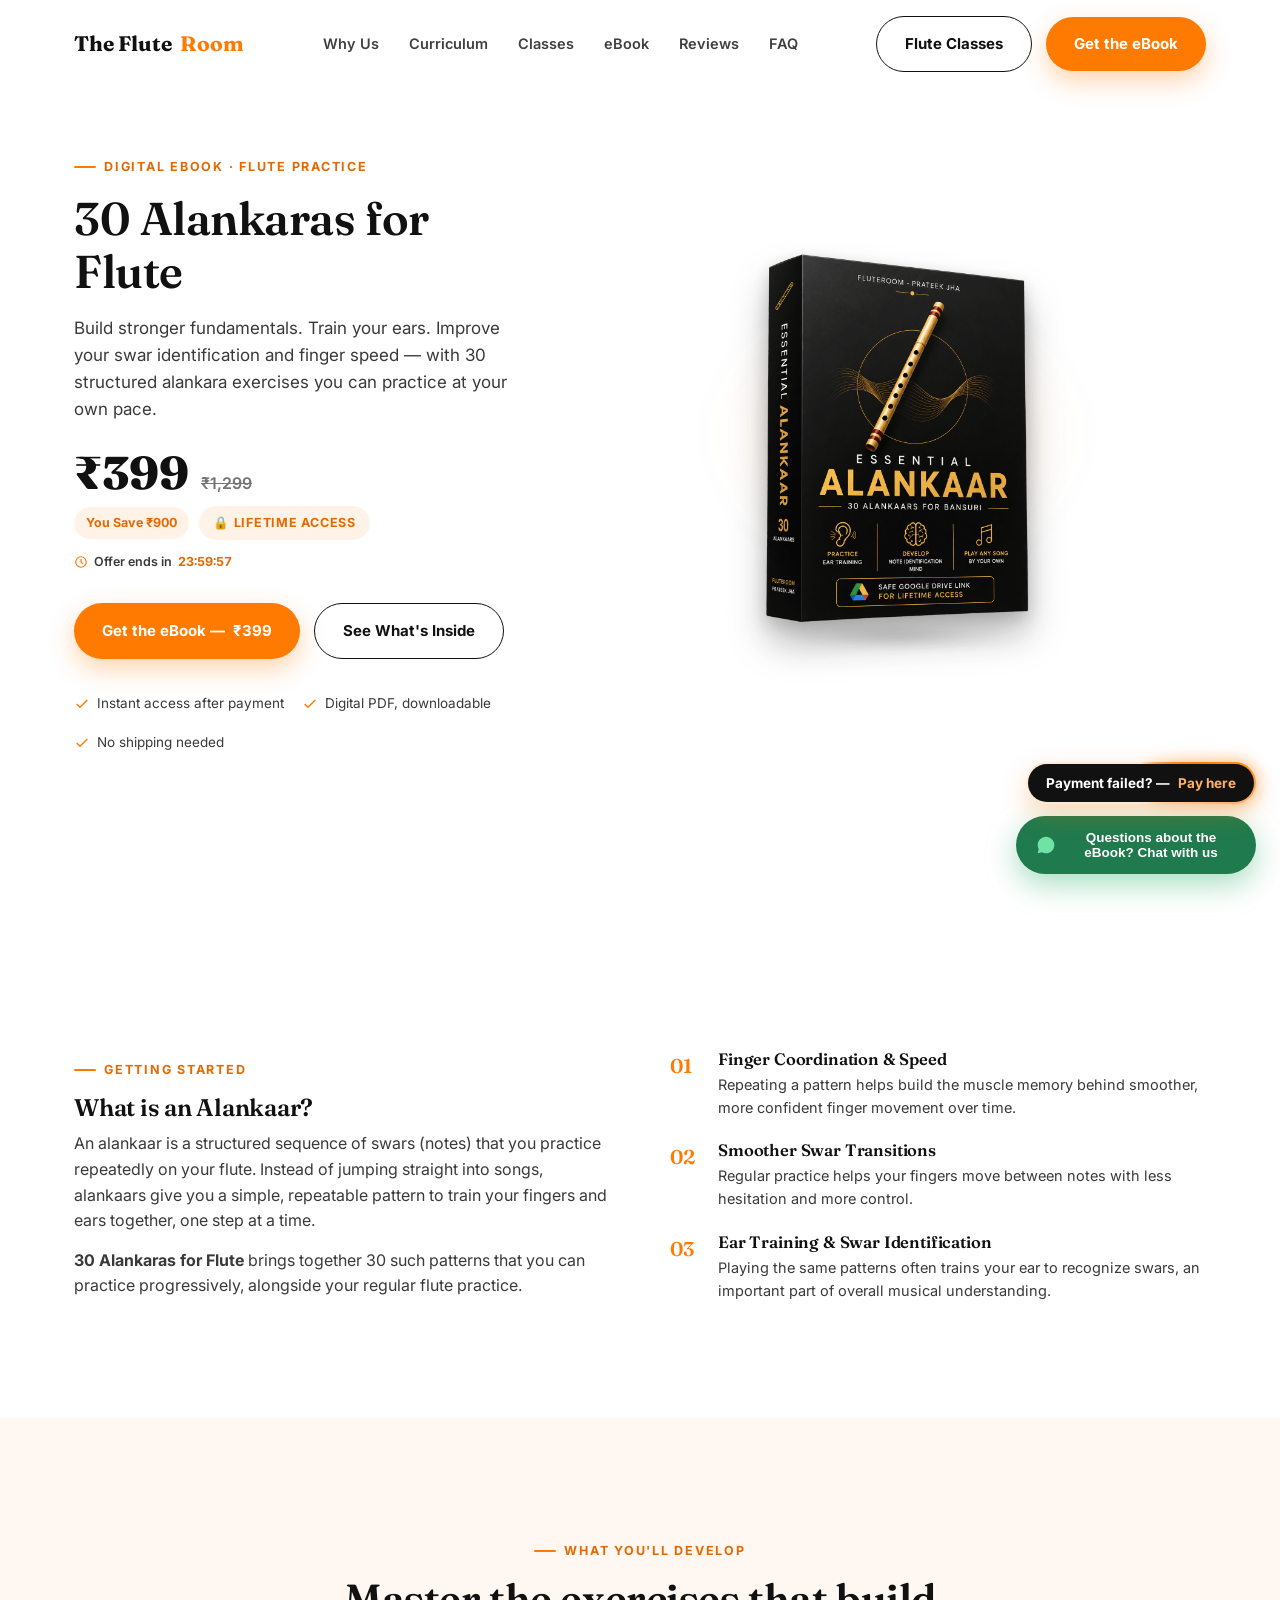
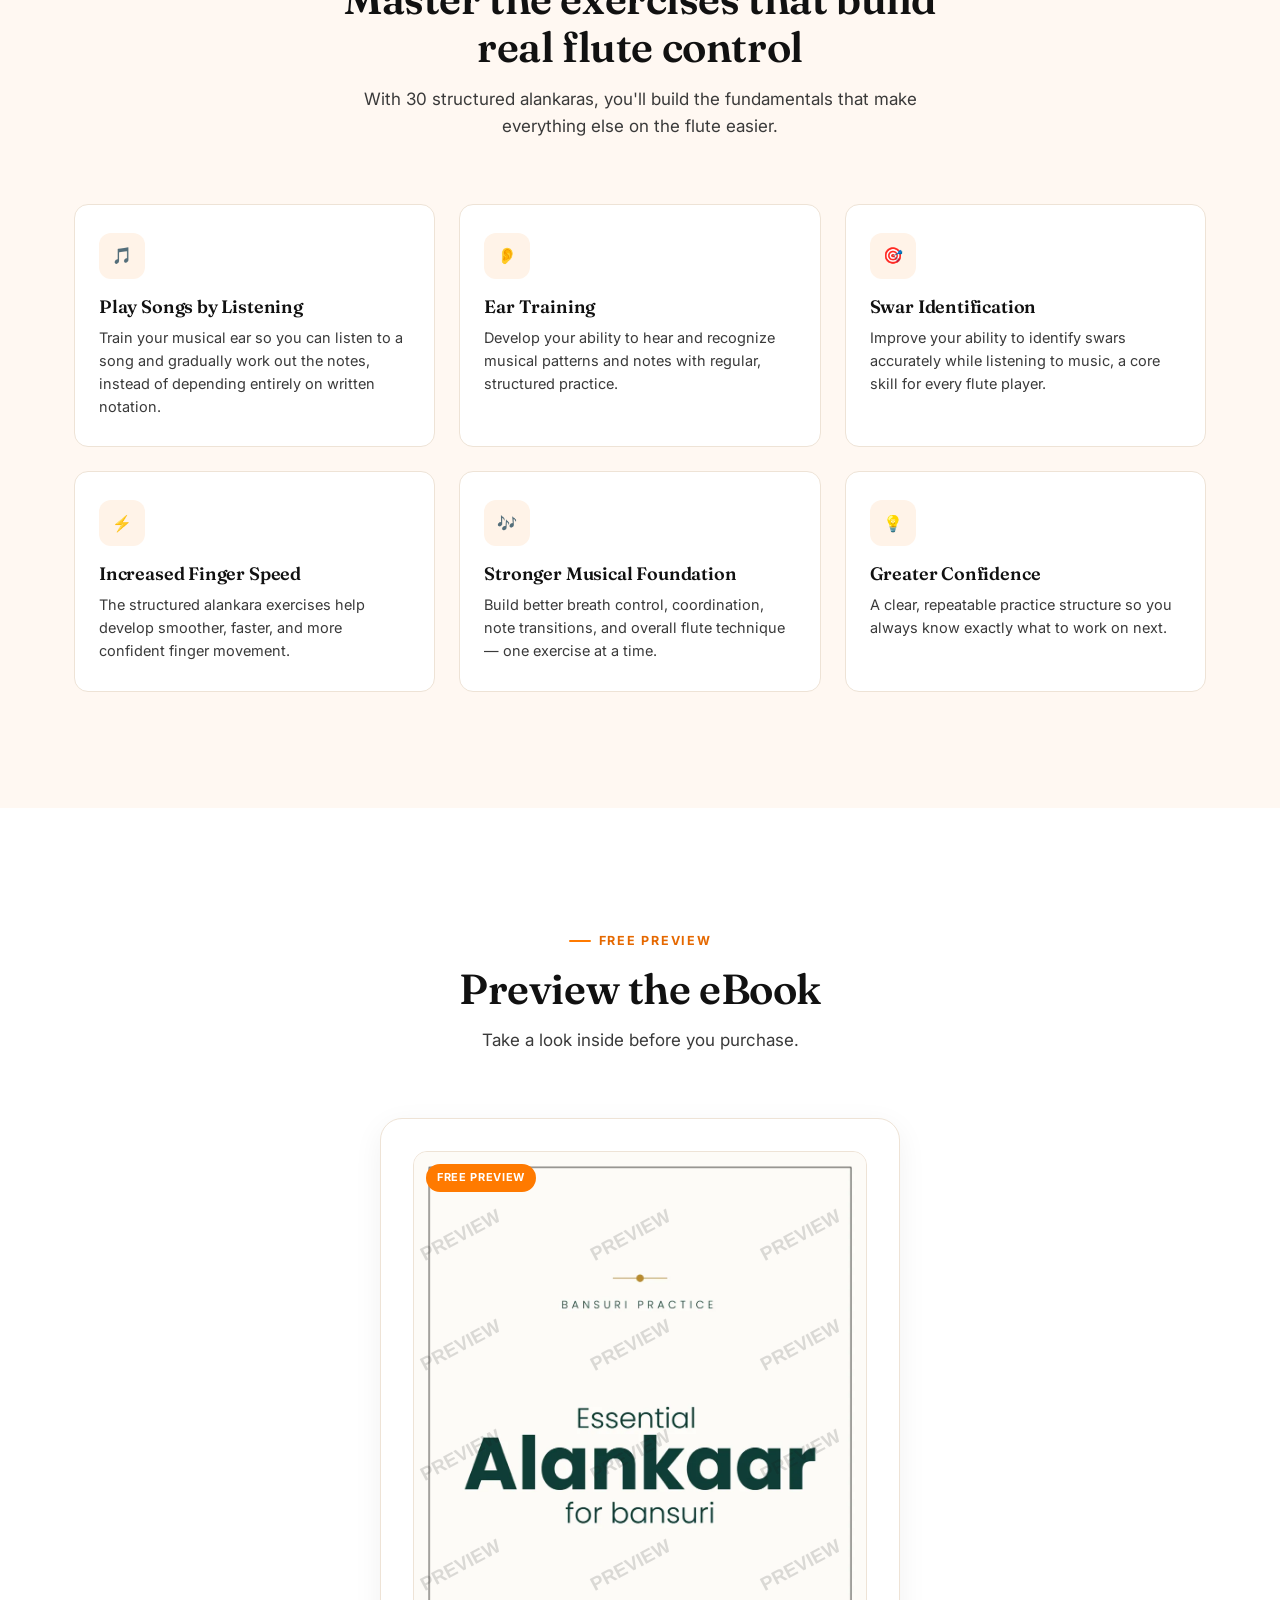
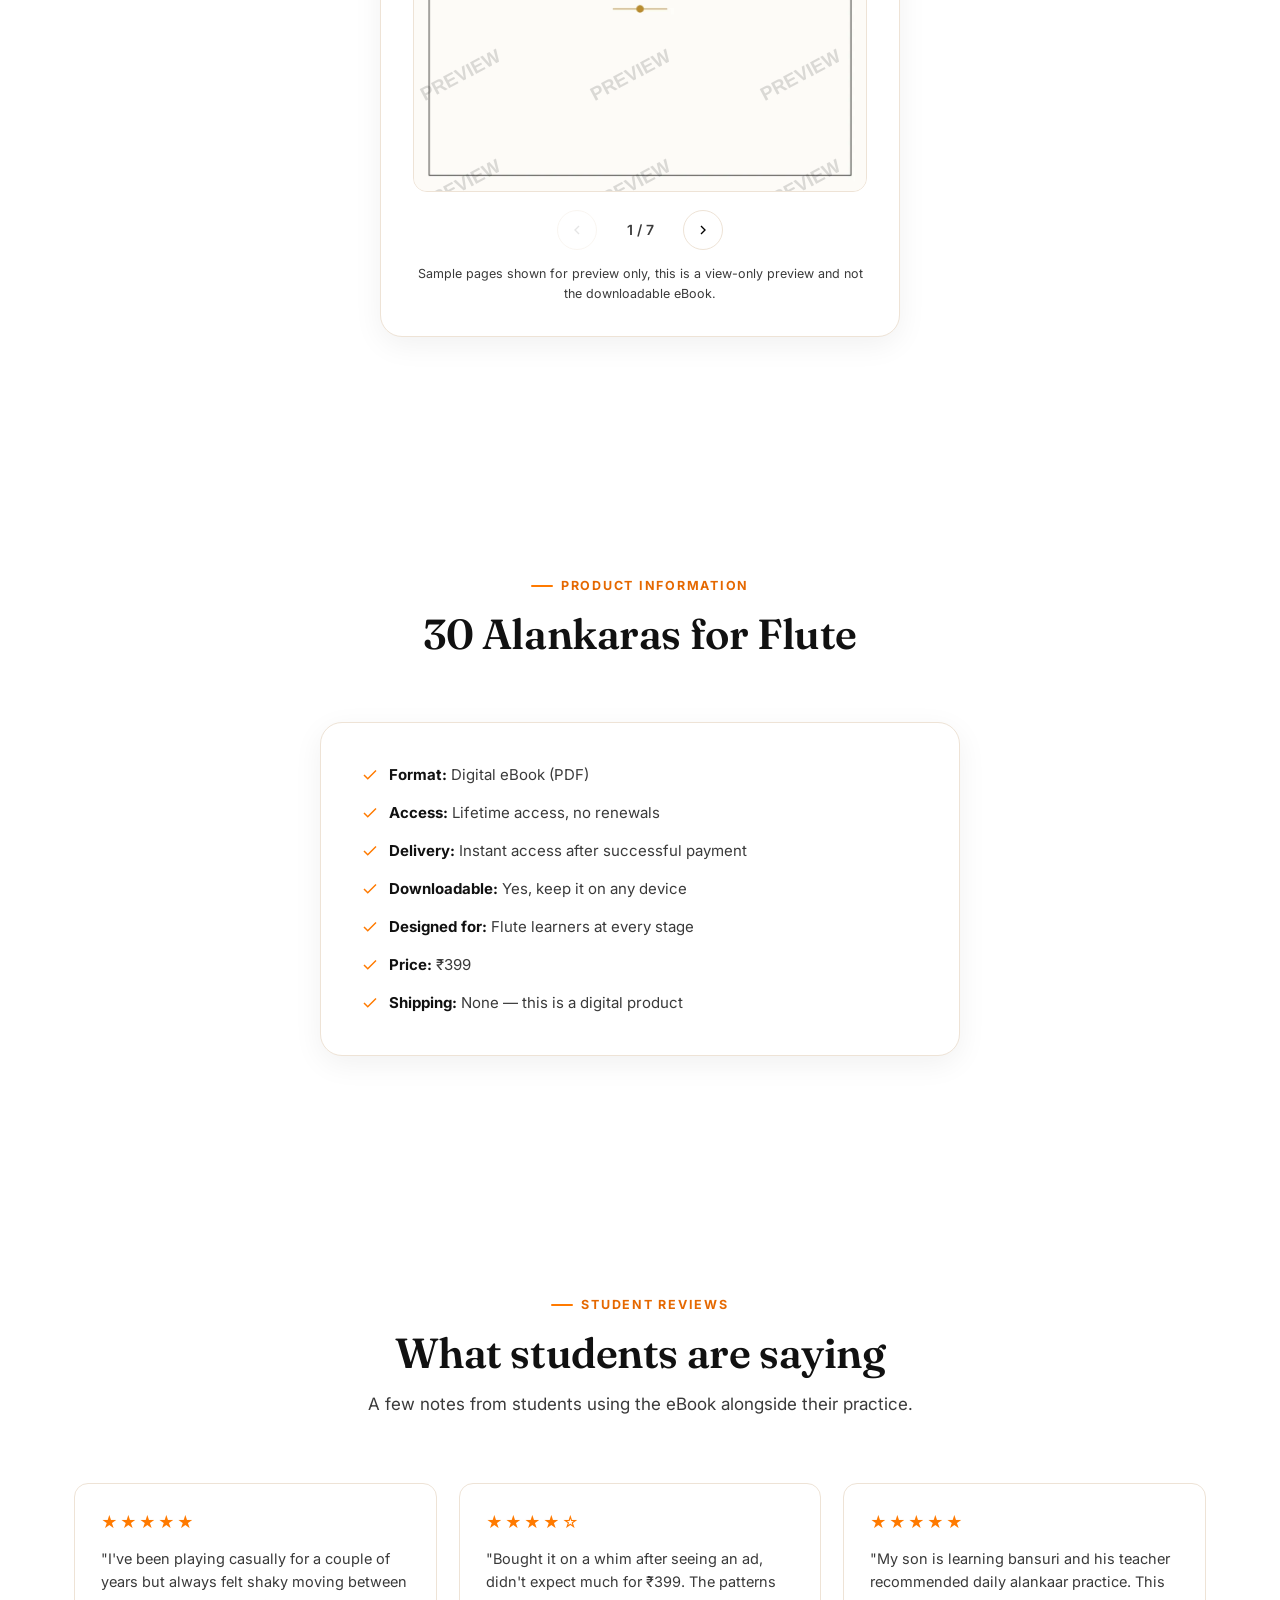
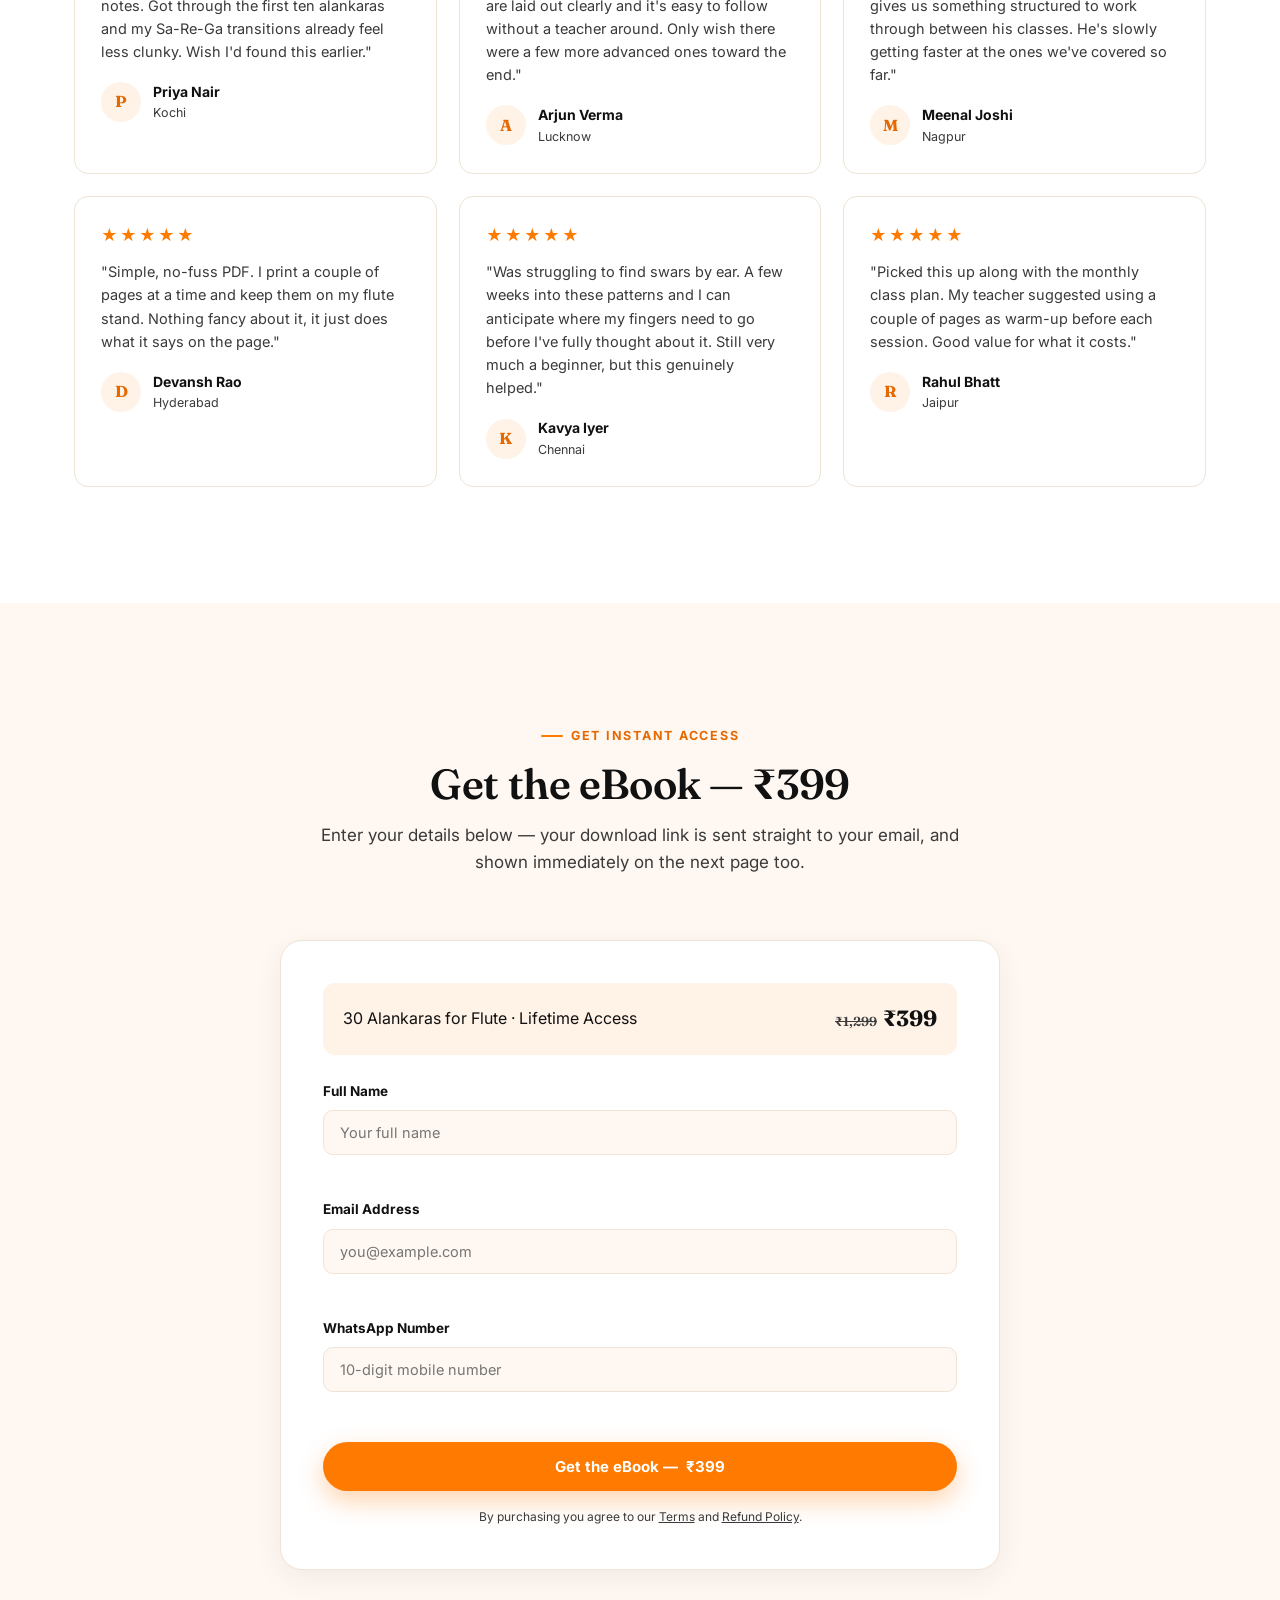
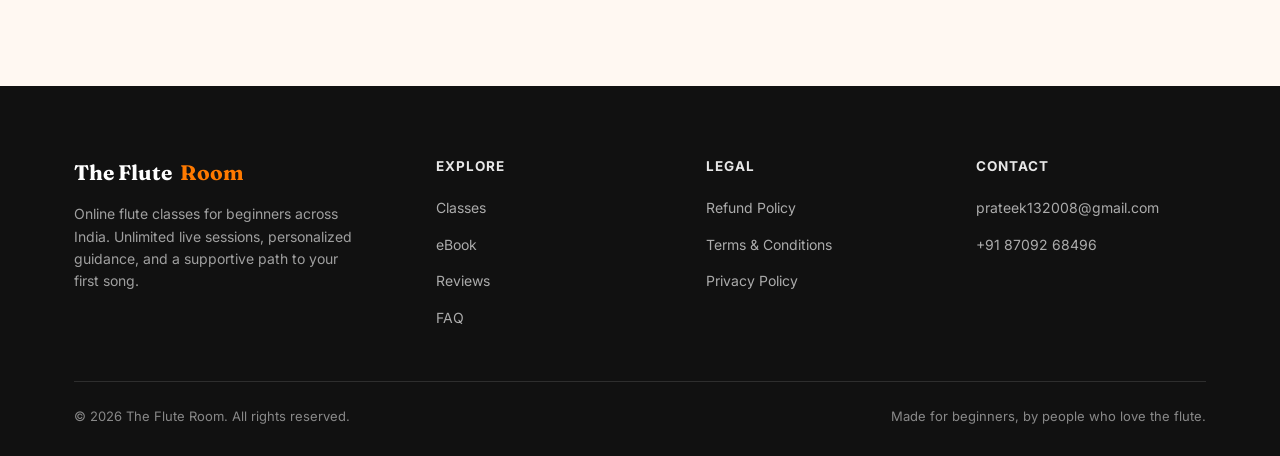
==== commit 45bc5e0d: "Update alankaars-ebook.html" ====
--- a/alankaars-ebook.html
+++ b/alankaars-ebook.html
@@ -262,6 +262,14 @@
   .pr-upi-id { flex: 1; min-width: 0; text-align: left; font-family: var(--font-display); font-weight: 700; font-size: 17px; color: var(--ink); word-break: break-all; user-select: all; -webkit-user-select: all; }
   .pr-copy-btn { flex-shrink: 0; background: var(--orange); color: #fff; border: none; border-radius: 100px; padding: 10px 14px; font-weight: 700; font-size: 13px; cursor: pointer; }
   .pr-copied { min-height: 18px; margin-top: 8px; font-size: 13px; font-weight: 700; color: #1F7A4D; }
+  .pr-apps { margin-top: 16px; }
+  .pr-apps-label { display: block; font-size: 11.5px; font-weight: 700; letter-spacing: 0.08em; text-transform: uppercase; color: var(--ink-soft); margin-bottom: 8px; }
+  .pr-app-card { background: var(--white); border: 1px solid var(--line); border-radius: var(--radius); padding: 12px 14px; display: flex; flex-direction: column; align-items: center; gap: 10px; }
+  .pr-app-top, .pr-app-row { display: flex; justify-content: center; align-items: center; gap: 18px; flex-wrap: wrap; }
+  .pr-app { display: inline-flex; align-items: center; justify-content: center; }
+  .pr-app img { height: 34px; width: auto; display: block; object-fit: contain; }
+  .pr-app-top .pr-app img { height: 38px; }
+  .pr-app-text { font-size: 12.5px; font-weight: 700; color: var(--ink); white-space: nowrap; padding: 6px 10px; border-radius: 8px; background: var(--cream); }
   .pr-payee { margin-top: 10px; padding: 10px 12px; border-radius: var(--radius); background: #EAF6EF; border: 1px solid #9FD3B4; font-size: 13px; color: #14563A; text-align: left; }
   .pr-payee strong { color: #0F4A31; letter-spacing: 0.04em; }
   .pr-payee span { display: block; margin-top: 3px; font-size: 12px; color: #3F6B55; }
@@ -729,6 +737,14 @@
       </ul>
     </div>
 
+    <div class="pr-apps">
+      <span class="pr-apps-label">Works with all UPI apps</span>
+      <div class="pr-app-card">
+        <div class="pr-app-top" id="payAppTop"></div>
+        <div class="pr-app-row" id="payAppRow"></div>
+      </div>
+    </div>
+
     <div class="pr-support">
       Having trouble with payment?<br>Call / WhatsApp: <strong id="paySupportNumber"></strong>
       <div class="pr-support-actions">
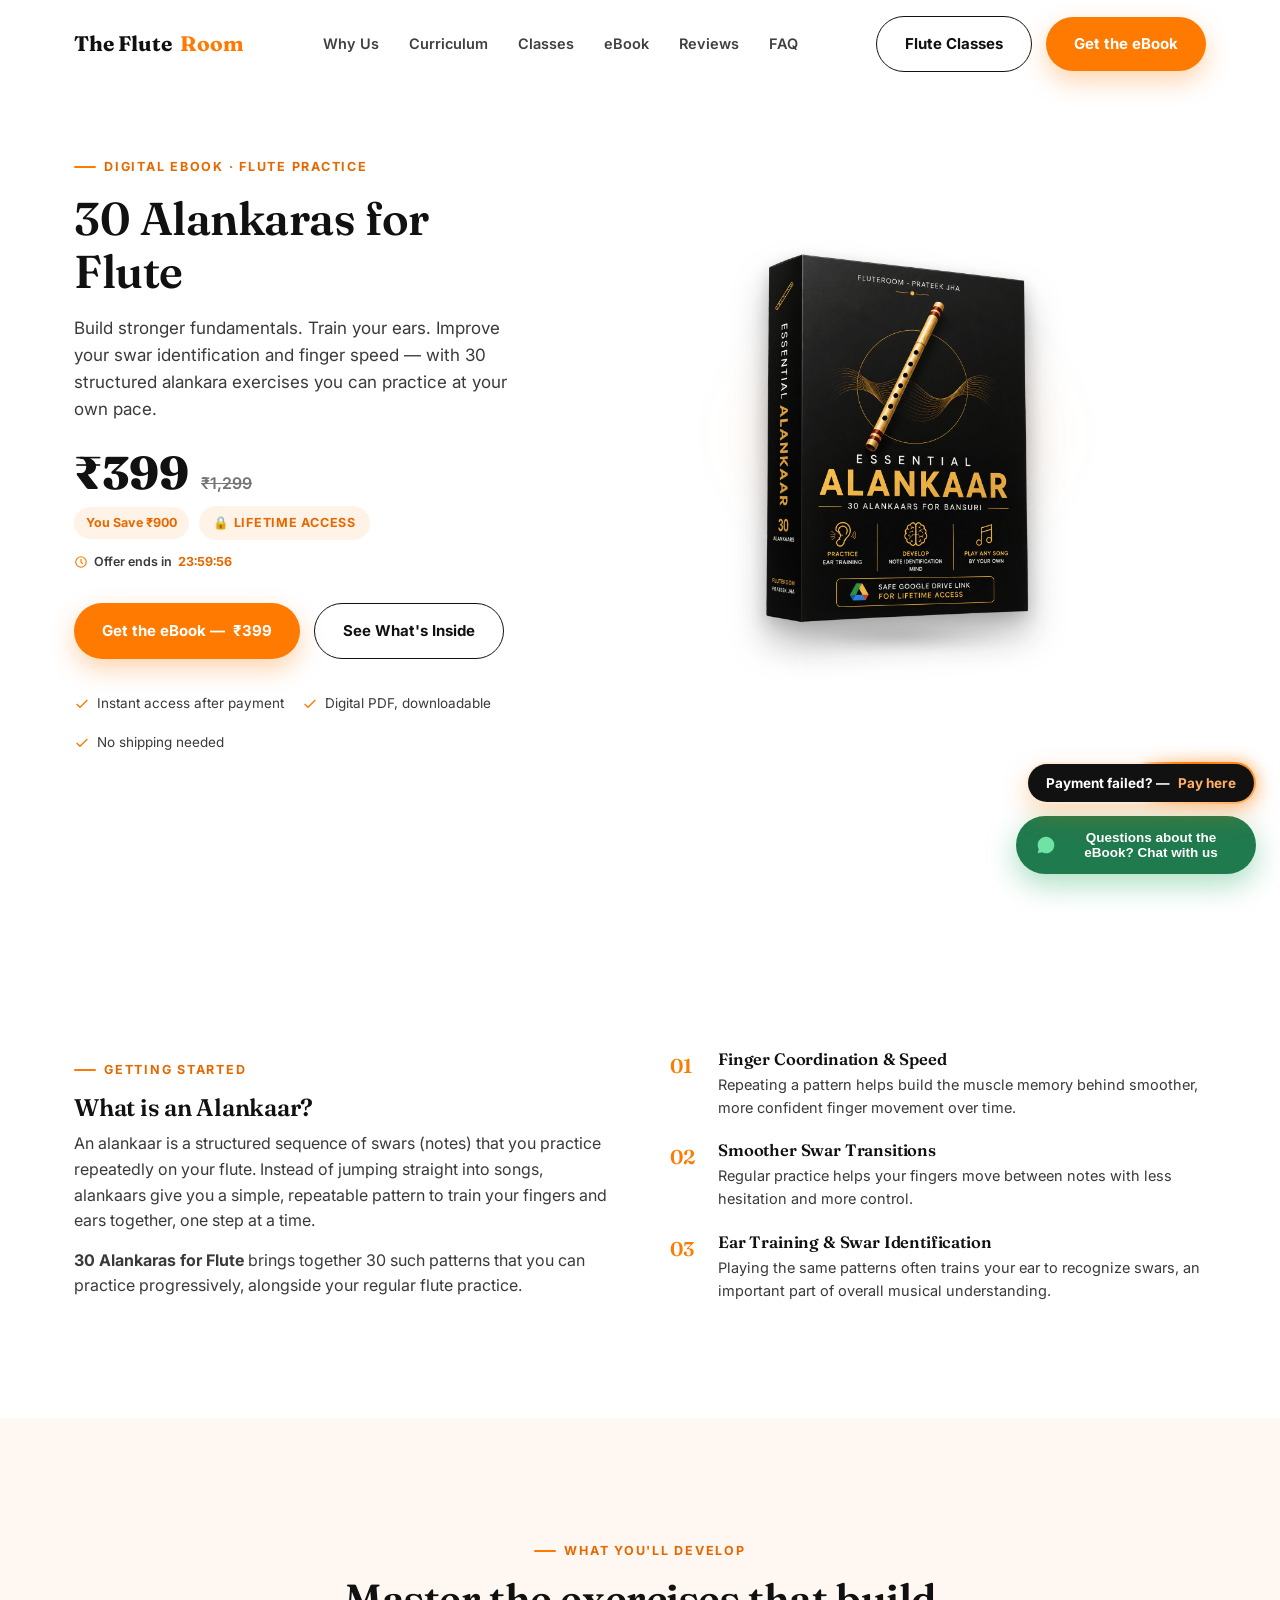
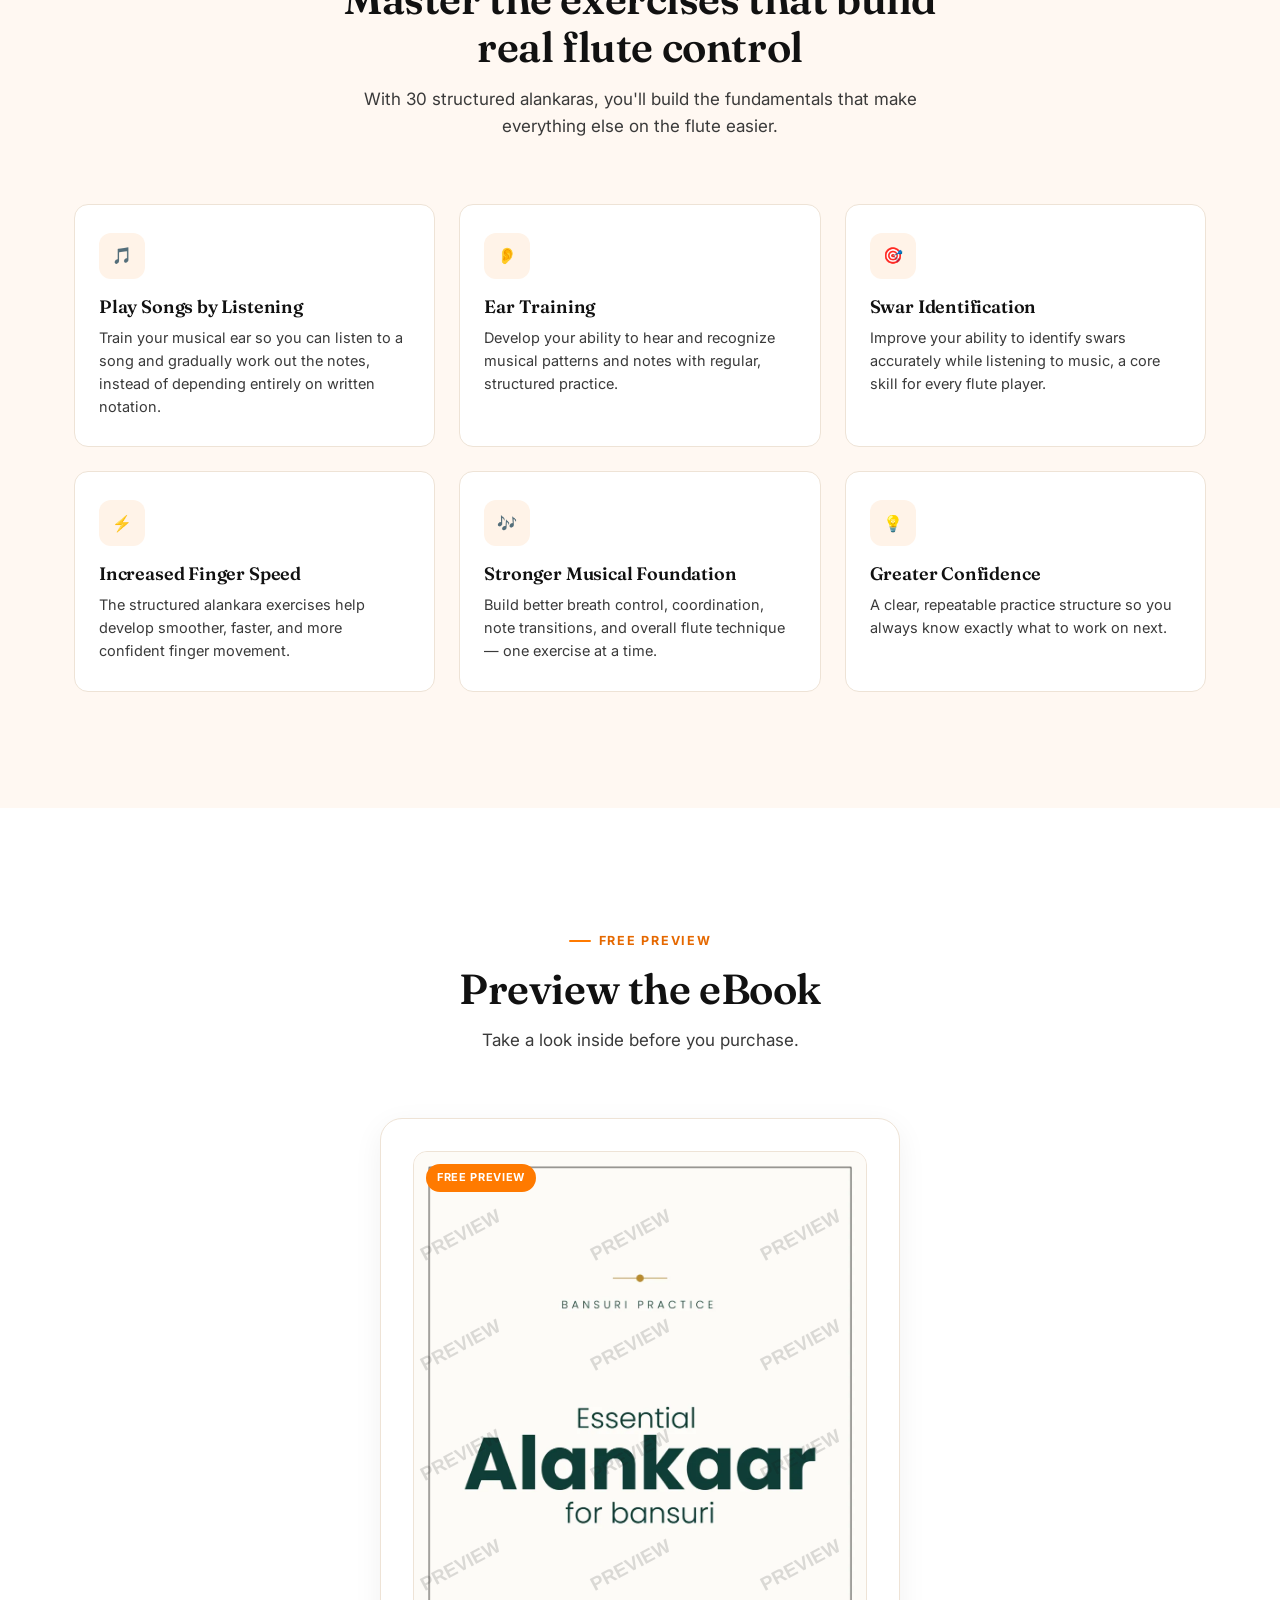
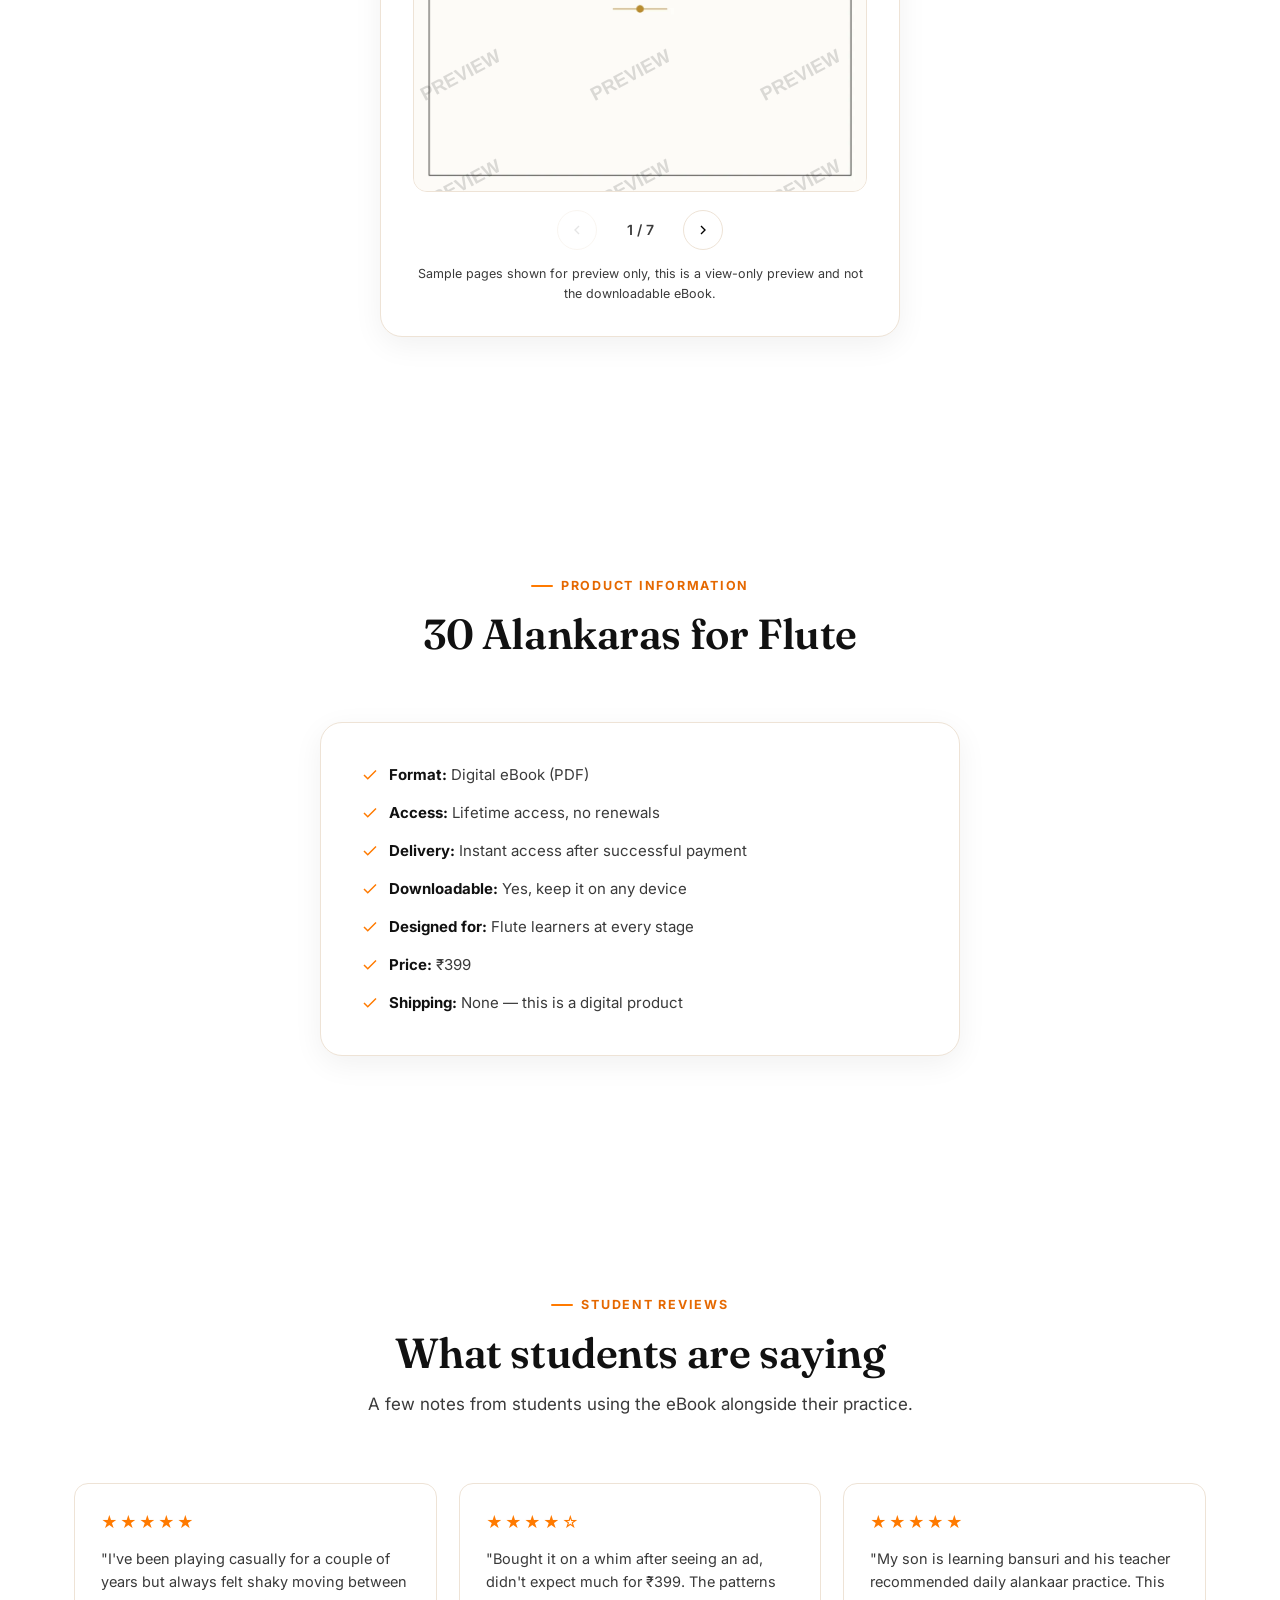
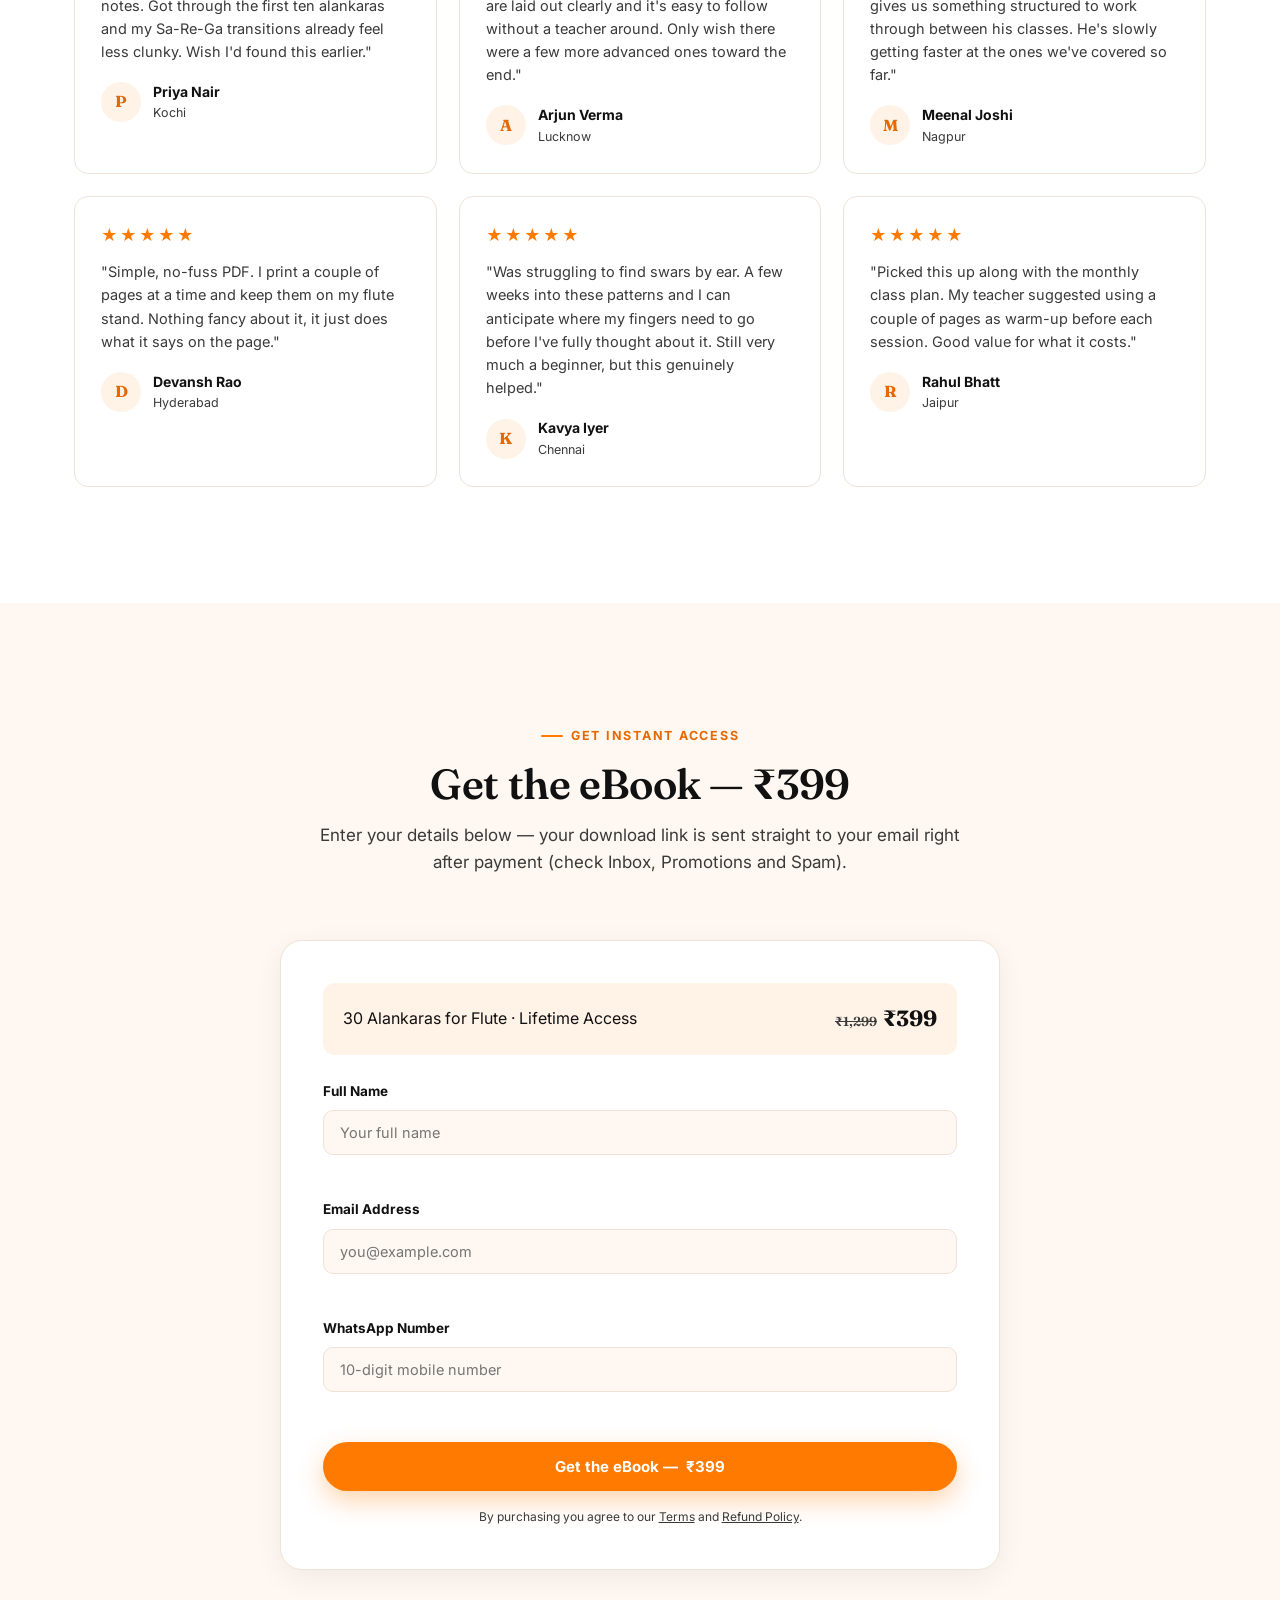
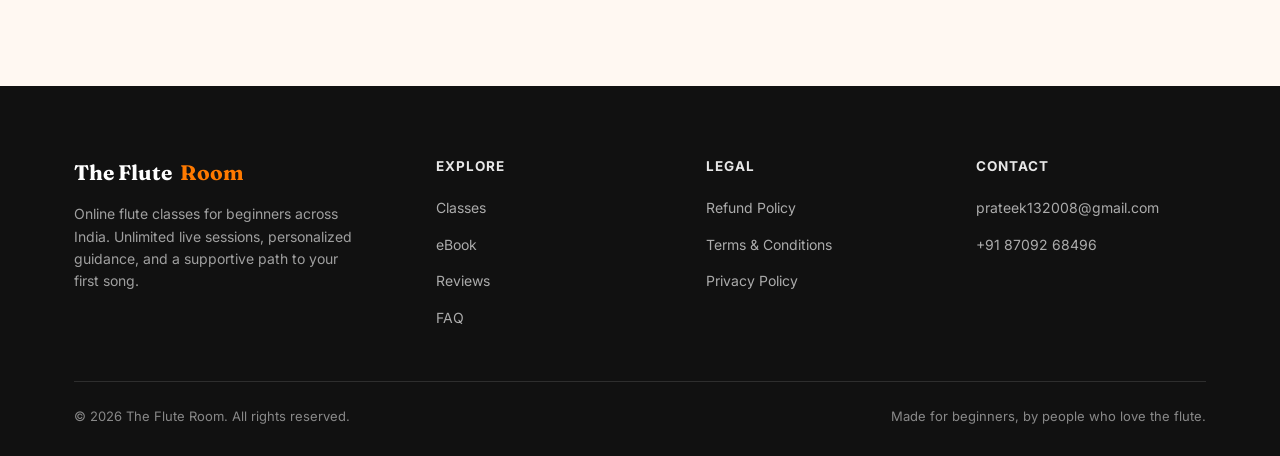
==== commit 6af44f2c: "Update alankaars-ebook.html" ====
--- a/alankaars-ebook.html
+++ b/alankaars-ebook.html
@@ -604,7 +604,7 @@
     <div class="section-head center reveal" style="margin-left:auto;margin-right:auto;">
       <div class="eyebrow">Get Instant Access</div>
       <h2>Get the eBook — <span data-ebook-price>₹399</span></h2>
-      <p>Enter your details below — your download link is sent straight to your email, and shown immediately on the next page too.</p>
+      <p>Enter your details below — your download link is sent straight to your email right after payment (check Inbox, Promotions and Spam).</p>
     </div>
 
     <div class="form-card reveal">
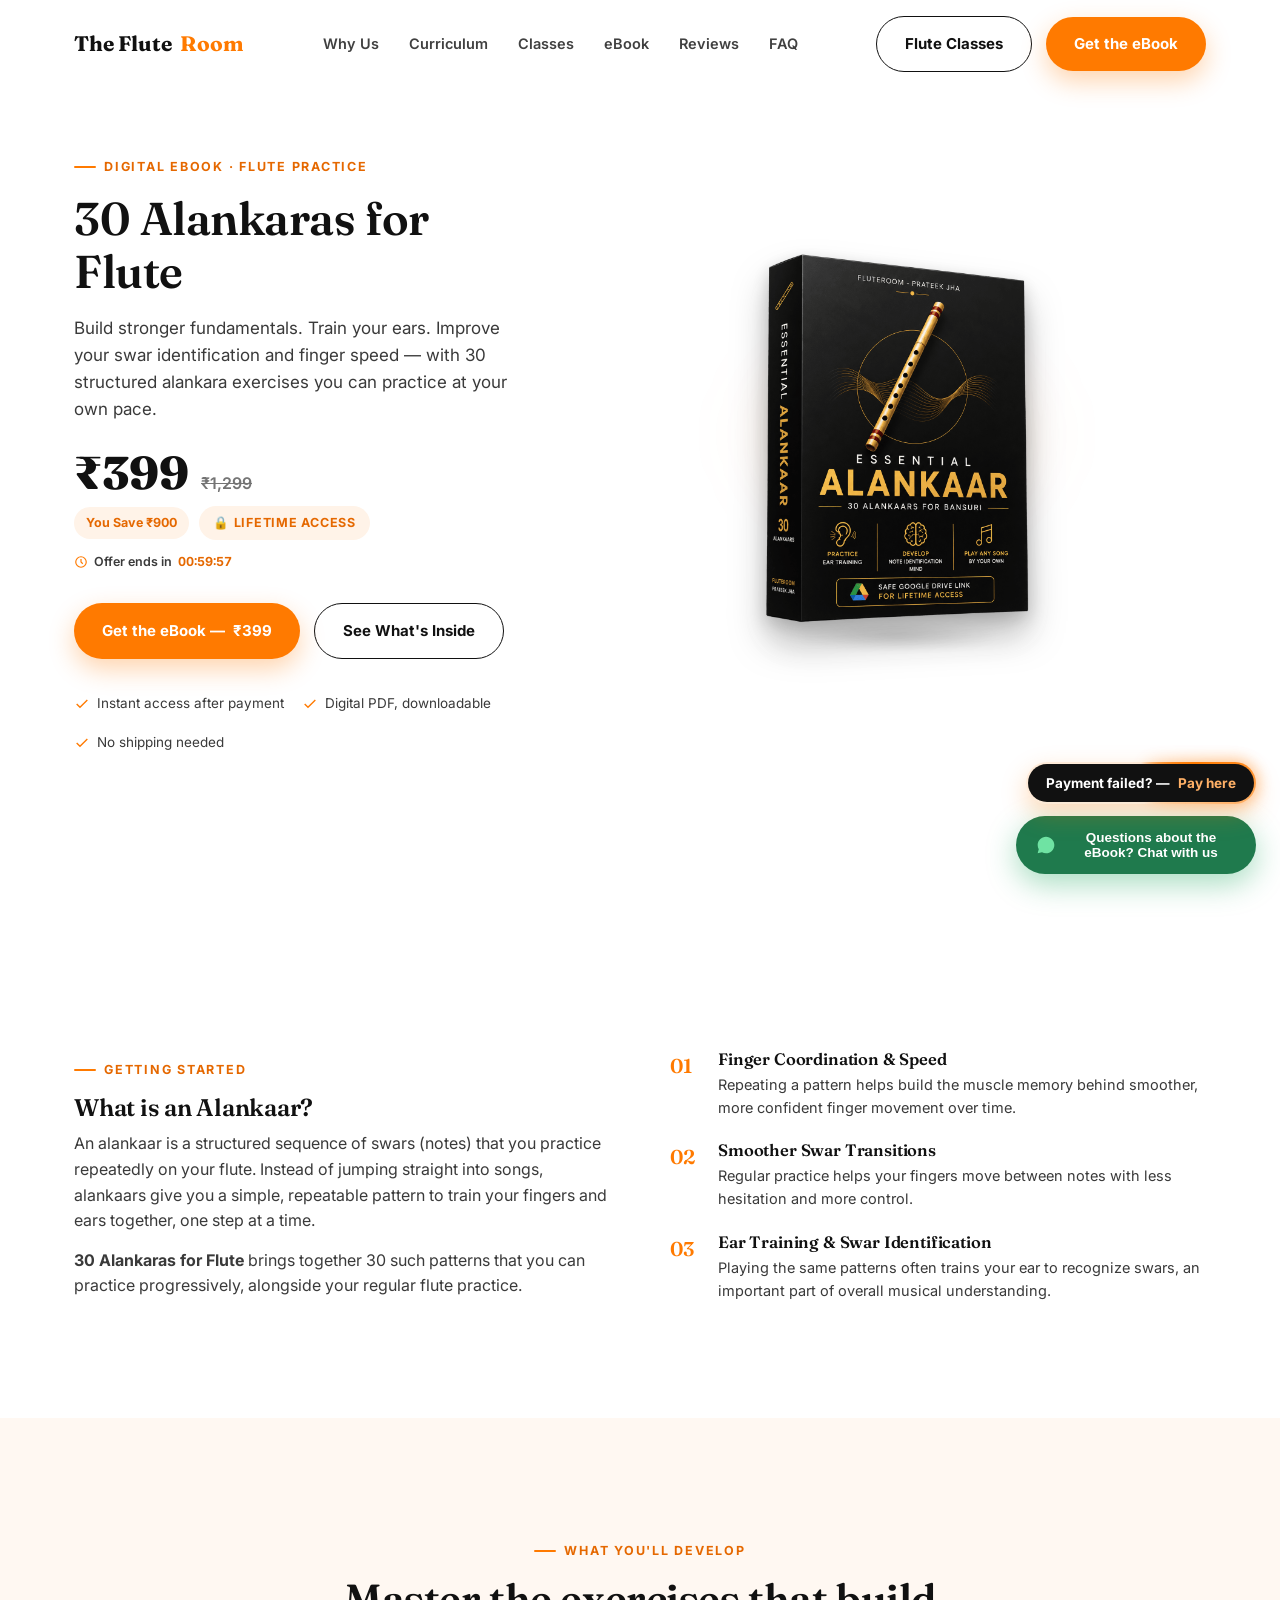
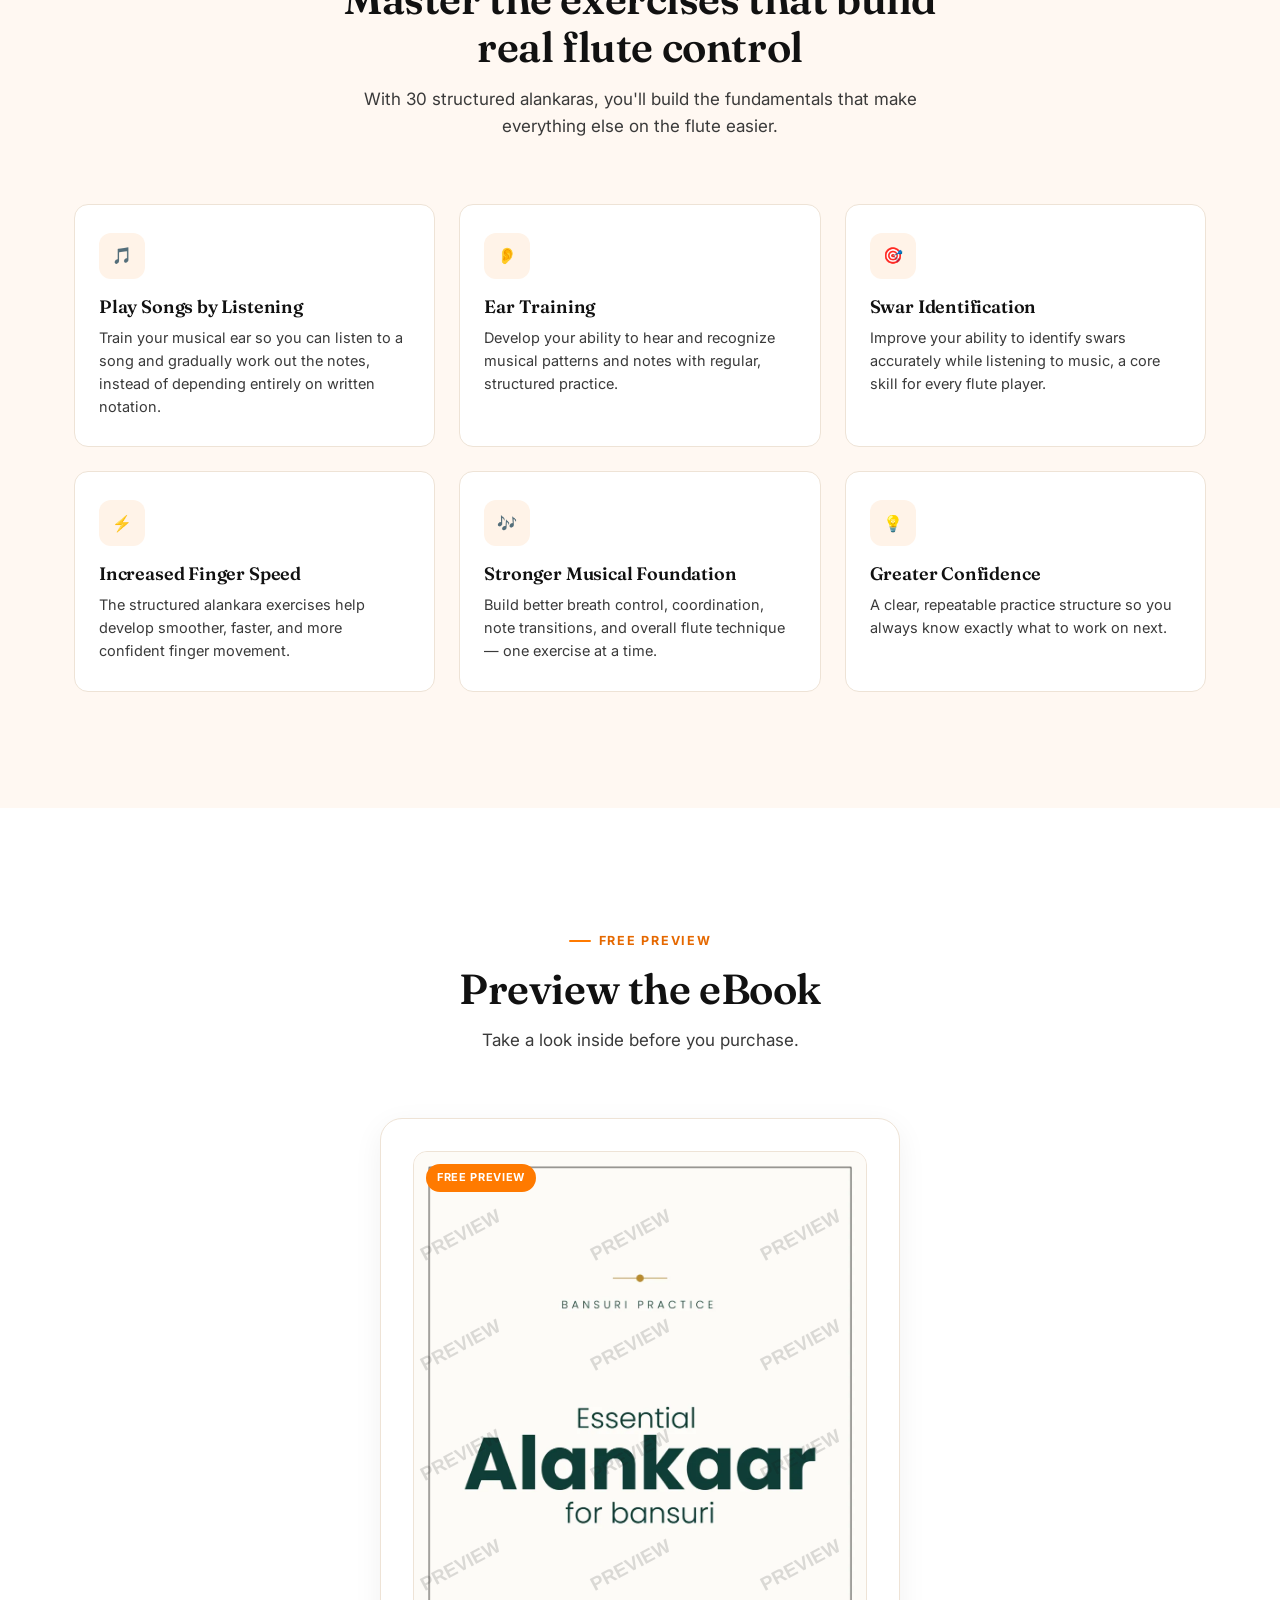
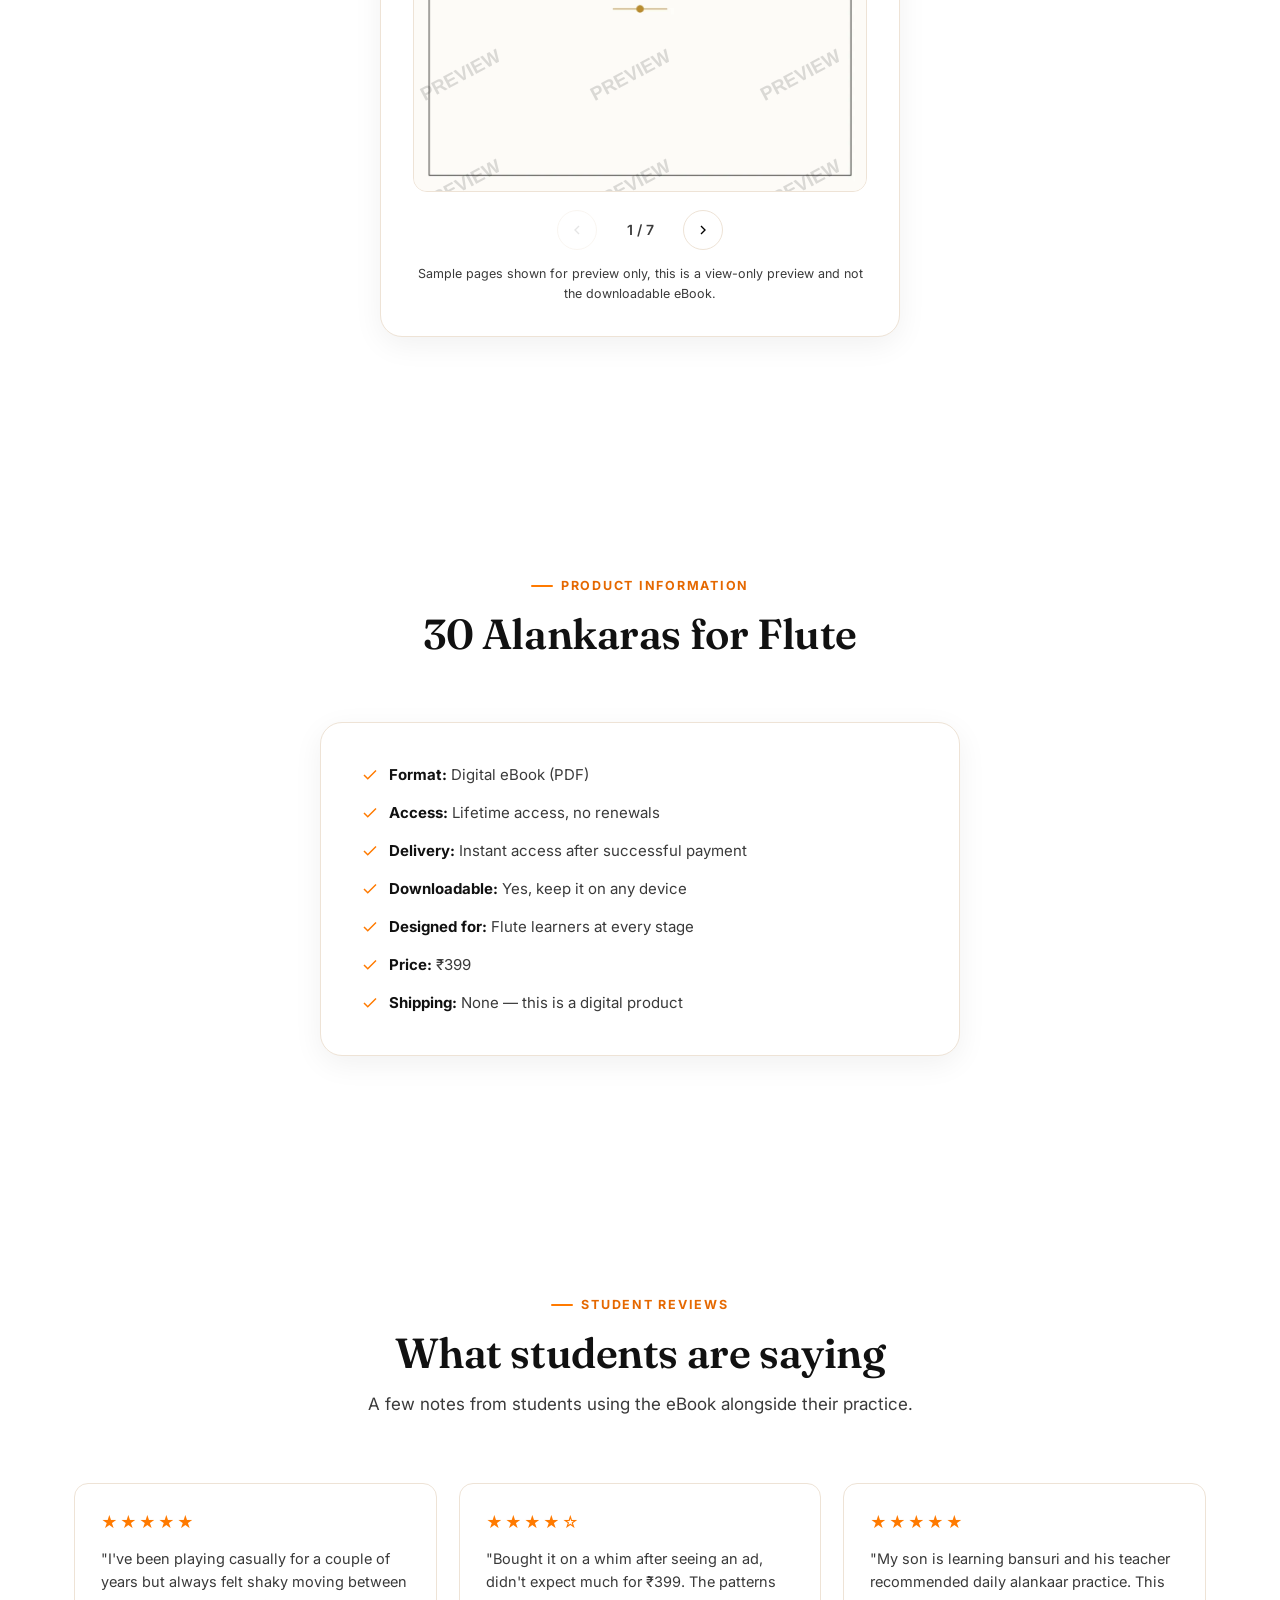
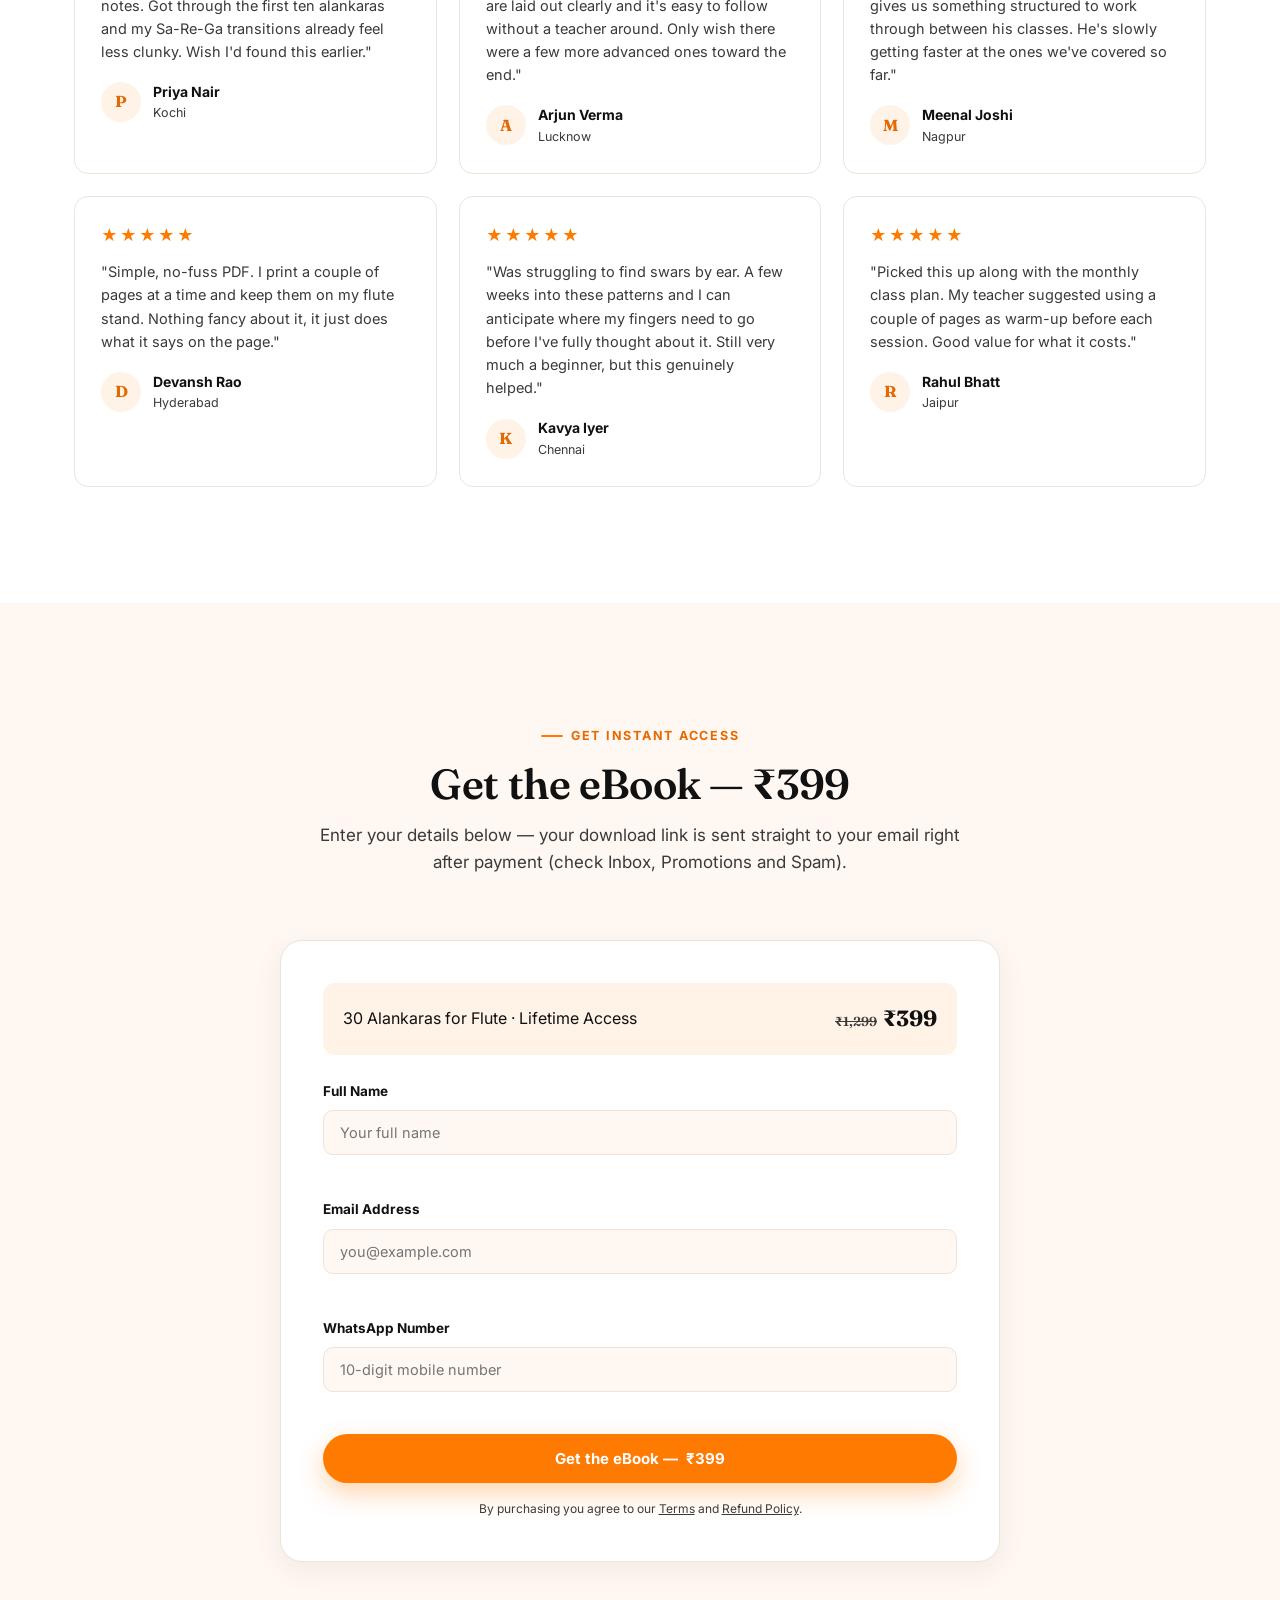
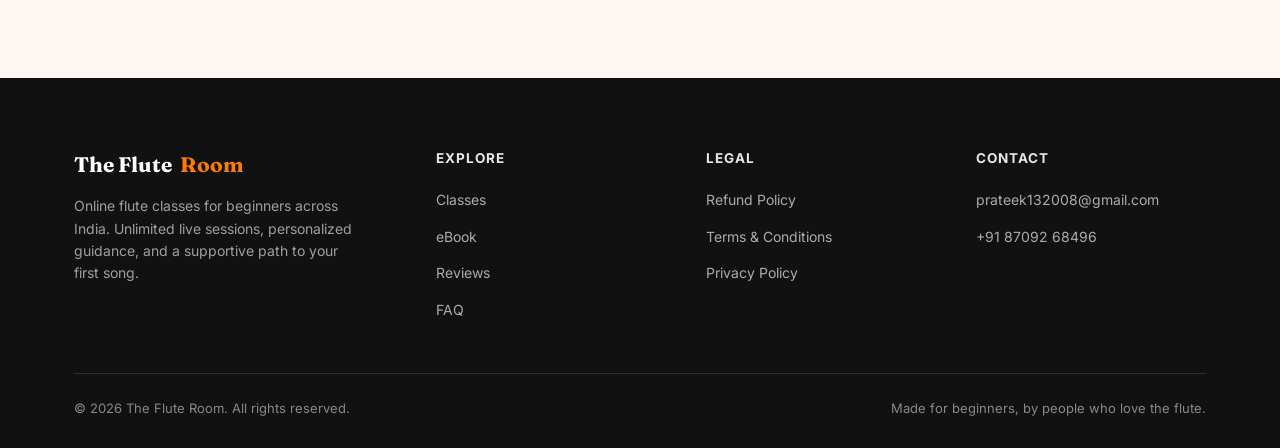
==== commit 3d0f44c4: "Update alankaars-ebook.html" ====
--- a/alankaars-ebook.html
+++ b/alankaars-ebook.html
@@ -331,6 +331,26 @@
     .pay-recovery { padding: 22px 16px 18px; }
     .pr-upi-id { font-size: 15px; }
   }
+
+  /* ---- Purchase-button notes animation (same as the 30 Raag site) ----
+     Small sargam syllables, notes and instruments rise from behind the
+     "Get the eBook" buttons and fade out. Decorative only — button colours
+     are unchanged. Driven by the small script at the end of this page. */
+  .cta-wrap { position: relative; display: inline-flex; isolation: isolate; max-width: 100%; }
+  .cta-wrap.cta-block { display: flex; width: 100%; }
+  .cta-wrap > .btn { position: relative; z-index: 1; }
+  .cta-notes { position: absolute; inset: 0; z-index: 0; pointer-events: none; }
+  .cta-note {
+    position: absolute; bottom: 30%; font-size: 17px; line-height: 1; color: var(--orange-deep);
+    opacity: 0; will-change: transform, opacity; animation: cta-rise 3s ease-out forwards;
+  }
+  .cta-note.hi { font-weight: 700; font-size: 16px; }
+  @keyframes cta-rise {
+    0%   { transform: translate(0, 0) rotate(0) scale(0.7); opacity: 0; }
+    15%  { opacity: 0.95; }
+    70%  { opacity: 0.55; }
+    100% { transform: translate(var(--dx, 0), -70px) rotate(var(--rot, 0)) scale(1); opacity: 0; }
+  }
 </style>
 </head>
 <body>
@@ -387,12 +407,12 @@
         </div>
         <span class="ebook-countdown" id="ebookCountdown">
           <svg width="14" height="14" viewBox="0 0 24 24" fill="none" stroke="currentColor" stroke-width="2"><circle cx="12" cy="12" r="9"/><path d="M12 7v5l3 3"/></svg>
-          Offer ends in <span class="ebook-countdown-time" id="ebookCountdownTime">24:00:00</span>
+          Offer ends in <span class="ebook-countdown-time" id="ebookCountdownTime">01:00:00</span>
         </span>
       </div>
 
       <div class="hero-actions">
-        <a href="#buy" class="btn btn-primary">Get the eBook — <span data-ebook-price>₹399</span></a>
+        <span class="cta-wrap"><a href="#buy" class="btn btn-primary">Get the eBook — <span data-ebook-price>₹399</span></a></span>
         <a href="#ebook-preview" class="btn btn-outline">See What's Inside</a>
       </div>
 
@@ -630,7 +650,7 @@
           <span class="form-error" data-error-for="whatsapp"></span>
         </div>
 
-        <button type="submit" class="btn btn-primary btn-block" id="ebookSubmitBtn" style="margin-top:18px;">Get the eBook — <span data-ebook-price>₹399</span></button>
+        <span class="cta-wrap cta-block" style="margin-top:18px;"><button type="submit" class="btn btn-primary btn-block" id="ebookSubmitBtn">Get the eBook — <span data-ebook-price>₹399</span></button></span>
         <div class="form-status" id="ebookFormStatus"></div>
         <p style="font-size:12px;color:var(--ink-soft);text-align:center;margin-top:14px;">
           By purchasing you agree to our <a href="policies/terms.html" style="text-decoration:underline;">Terms</a> and <a href="policies/refund.html" style="text-decoration:underline;">Refund Policy</a>.
@@ -783,6 +803,40 @@
 <script src="https://checkout.razorpay.com/v1/checkout.js"></script>
 <script src="js/checkout-loading.js" defer></script>
 <script src="js/ebook.js" defer></script>
+<script>
+/* Purchase-button notes animation (same as the 30 Raag site). Self-contained:
+   touches nothing else on the page, pauses while the button is busy/disabled or
+   off-screen, and is switched off for visitors who prefer reduced motion. */
+(function () {
+  function start() {
+    if (window.matchMedia && window.matchMedia("(prefers-reduced-motion: reduce)").matches) return;
+    var GLYPHS = ["सा", "रे", "ग", "म", "प", "ध", "नि", "♪", "♫", "🪈", "🎹", "🪕", "🎸", "🥁"];
+    document.querySelectorAll(".cta-wrap").forEach(function (wrap, wi) {
+      var layer = document.createElement("span");
+      layer.className = "cta-notes"; layer.setAttribute("aria-hidden", "true");
+      wrap.insertBefore(layer, wrap.firstChild);
+      var button = wrap.querySelector(".btn");
+      var i = wi * 3;
+      setInterval(function () {
+        if (document.hidden || (button && button.disabled)) return;
+        var r = wrap.getBoundingClientRect();
+        if (r.bottom < 0 || r.top > window.innerHeight) return;
+        var g = GLYPHS[i++ % GLYPHS.length];
+        var n = document.createElement("span");
+        n.className = "cta-note" + (/[\u0900-\u097F]/.test(g) ? " hi" : "");
+        n.textContent = g;
+        n.style.left = (10 + Math.random() * 72) + "%";
+        n.style.setProperty("--dx", (Math.random() * 28 - 14).toFixed(0) + "px");
+        n.style.setProperty("--rot", (Math.random() * 30 - 15).toFixed(0) + "deg");
+        n.style.animationDuration = (2.6 + Math.random() * 1.2).toFixed(2) + "s";
+        layer.appendChild(n);
+        setTimeout(function () { n.remove(); }, 4200);
+      }, 650);
+    });
+  }
+  if (document.readyState === "loading") document.addEventListener("DOMContentLoaded", start); else start();
+})();
+</script>
 
 <!-- ============ OFFER COUNTDOWN TIMER ============
      Fully self-contained — does not touch config.js, ebook.js, the form,
@@ -790,19 +844,20 @@
      collide with the eBook success-page keys (tfr_ebook_success_payload,
      tfr_ebook_purchase_fired_*).
 
-     Behavior: on first visit, sets a 24-hour target end time and stores it.
+     Behavior: on first visit, sets a 1-hour target end time and stores it.
      On every later visit/refresh, reads that same stored end time, so the
-     countdown keeps going down correctly instead of resetting to 24:00:00.
-     Once it hits 00:00:00, it automatically starts a fresh 24-hour countdown
+     countdown keeps going down correctly instead of resetting to 01:00:00.
+     Once it hits 00:00:00, it automatically starts a fresh 1-hour countdown
      and repeats indefinitely. -->
 <script>
 (function () {
   var STORAGE_KEY = "tfr_ebook_offer_end";
-  var DURATION_MS = 24 * 60 * 60 * 1000;
+  var DURATION_MS = 60 * 60 * 1000; // 1-hour loop
 
   function getEndTime() {
     var stored = parseInt(localStorage.getItem(STORAGE_KEY), 10);
-    if (!stored || isNaN(stored) || stored <= Date.now()) {
+    // also resets an old 24-hour end time saved in the visitor's browser
+    if (!stored || isNaN(stored) || stored <= Date.now() || stored - Date.now() > DURATION_MS) {
       stored = Date.now() + DURATION_MS;
       localStorage.setItem(STORAGE_KEY, String(stored));
     }
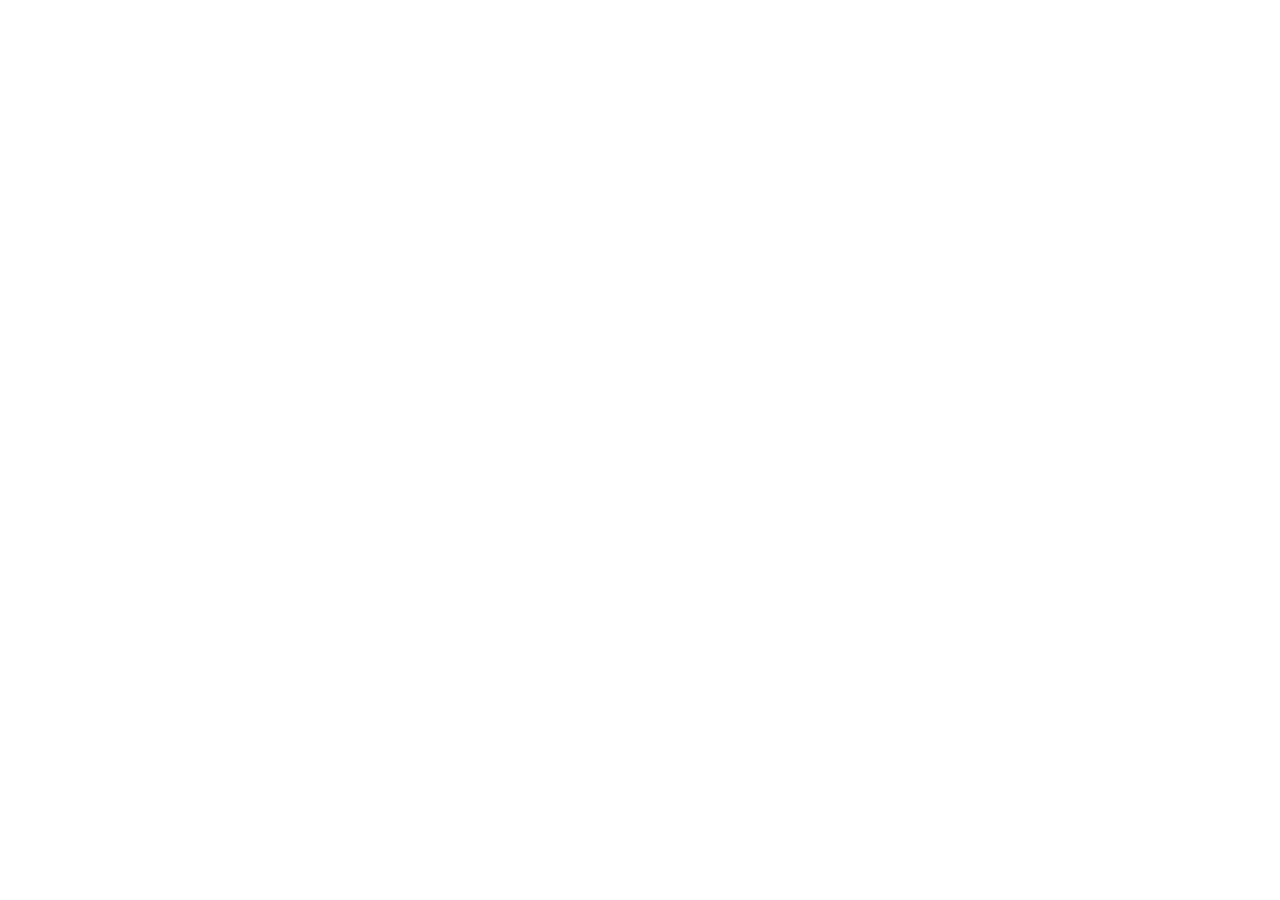
==== commit 1944e362: "Update alankaars-ebook.html" ====
--- a/alankaars-ebook.html
+++ b/alankaars-ebook.html
@@ -2,6 +2,21 @@
 <html lang="en">
 <head>
 <meta charset="UTF-8">
+<!-- ============ PRODUCTION DOMAIN GUARD ============
+     Payments must originate from https://fluteroom.online (the domain registered
+     with Razorpay). If this page is ever opened from another host (e.g. an old
+     copy uploaded at isrt.net.in/fluteroom-main/), send the visitor to the same
+     page on fluteroom.online, keeping ?utm/fbclid query + #hash. Runs before
+     Meta Pixel and Razorpay load. localhost / file:// are allowed for testing. -->
+<script>
+(function () {
+  var h = location.hostname;
+  var ok = ["fluteroom.online", "www.fluteroom.online", "localhost", "127.0.0.1", ""];
+  if (ok.indexOf(h) === -1) {
+    location.replace("https://fluteroom.online/alankaars-ebook.html" + location.search + location.hash);
+  }
+})();
+</script>
 <meta name="viewport" content="width=device-width, initial-scale=1.0">
 <title>30 Alankaras for Flute — eBook (₹399, Lifetime Access) | The Flute Room</title>
 <meta name="description" content="A structured 30-alankara eBook for flute learners — build ear training, swar identification, and finger speed. ₹399, instant digital access, lifetime.">
@@ -11,7 +26,8 @@
 <meta property="og:description" content="Structured alankara exercises to build ear training, swar identification and finger speed on the flute. ₹399 · Lifetime Access.">
 <meta property="og:type" content="product">
 <meta name="theme-color" content="#FF7A00">
-<link rel="canonical" href="https://www.example.com/alankaars-ebook.html">
+<link rel="canonical" href="https://fluteroom.online/alankaars-ebook.html">
+<meta property="og:url" content="https://fluteroom.online/alankaars-ebook.html">
 
 <link rel="preconnect" href="https://fonts.googleapis.com">
 <link rel="stylesheet" href="css/style.css">
